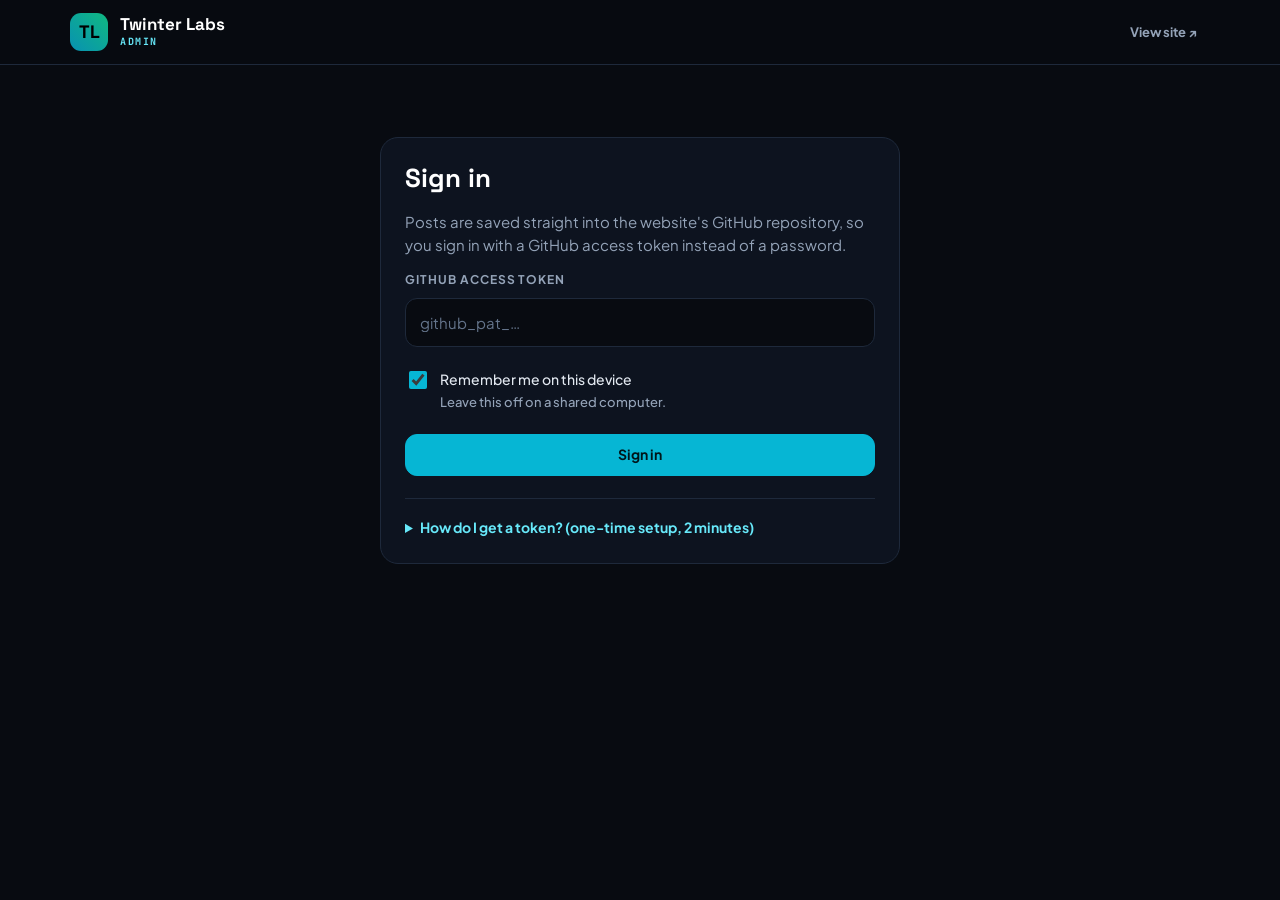
==== admin.html @ d9496bbb "Add admin page and posts" ====
<!DOCTYPE html>
<html lang="en">
<head>
    <meta charset="UTF-8">
    <meta name="viewport" content="width=device-width, initial-scale=1.0">
    <meta name="robots" content="noindex, nofollow">
    <title>Twinter Labs Admin</title>
    <style>
        @import url('https://fonts.googleapis.com/css2?family=JetBrains+Mono:wght@400;500;700&family=Noto+Sans+TC:wght@400;500;700&family=Plus+Jakarta+Sans:wght@400;500;600;700;800&family=Space+Grotesk:wght@500;600;700&display=swap');

        :root {
            --bg: #080B11;
            --panel: #0D131F;
            --panel-2: #111A2B;
            --line: #1E293B;
            --line-strong: #334155;
            --text: #E2E8F0;
            --muted: #94A3B8;
            --dim: #64748B;
            --cyan: #06B6D4;
            --cyan-soft: #67E8F9;
            --emerald: #34D399;
            --amber: #FBBF24;
            --rose: #FB7185;
            --radius: 14px;
        }
        * { box-sizing: border-box; }
        html { -webkit-text-size-adjust: 100%; }
        body {
            margin: 0;
            background: var(--bg);
            color: var(--text);
            font-family: 'Plus Jakarta Sans', 'Noto Sans TC', system-ui, -apple-system, 'Segoe UI', sans-serif;
            font-size: 15px;
            line-height: 1.55;
            -webkit-font-smoothing: antialiased;
        }
        [hidden] { display: none !important; }
        h1, h2, h3 { font-family: 'Space Grotesk', 'Noto Sans TC', sans-serif; color: #fff; margin: 0; line-height: 1.25; }
        h1 { font-size: 26px; }
        h2 { font-size: 18px; }
        a { color: var(--cyan-soft); }
        .mono { font-family: 'JetBrains Mono', 'Noto Sans TC', ui-monospace, monospace; }
        .muted { color: var(--muted); }
        .small { font-size: 13px; }

        /* Top bar */
        .topbar { position: sticky; top: 0; z-index: 20; background: rgba(8, 11, 17, 0.92); backdrop-filter: blur(10px); border-bottom: 1px solid var(--line); }
        .topbar-inner { max-width: 1180px; margin: 0 auto; padding: 0 20px; height: 64px; display: flex; align-items: center; justify-content: space-between; gap: 12px; }
        .brand { display: flex; align-items: center; gap: 12px; text-decoration: none; }
        .brand-mark { width: 38px; height: 38px; border-radius: 11px; background: linear-gradient(45deg, #0891B2, #10B981); display: flex; align-items: center; justify-content: center; font-family: 'Space Grotesk', sans-serif; font-weight: 800; font-size: 18px; color: #000; }
        .brand-name { font-family: 'Space Grotesk', sans-serif; font-weight: 700; font-size: 17px; color: #fff; display: block; line-height: 1.2; }
        .brand-sub { font-size: 10px; letter-spacing: 0.15em; text-transform: uppercase; color: var(--cyan-soft); font-weight: 700; display: block; }
        .topbar-actions { display: flex; align-items: center; gap: 8px; }

        .wrap { max-width: 1180px; margin: 0 auto; padding: 32px 20px 96px; }

        /* Buttons */
        .btn {
            display: inline-flex; align-items: center; justify-content: center; gap: 8px;
            min-height: 42px; padding: 0 18px; border-radius: 12px; border: 1px solid var(--line-strong);
            background: var(--panel); color: var(--text); font: inherit; font-weight: 700; font-size: 14px;
            cursor: pointer; text-decoration: none; transition: border-color .15s, background .15s, color .15s; white-space: nowrap;
        }
        .btn:hover { border-color: var(--cyan); color: #fff; }
        .btn:focus-visible, input:focus-visible, textarea:focus-visible, .tab:focus-visible, .dropzone:focus-visible { outline: 2px solid var(--cyan); outline-offset: 2px; }
        .btn[disabled] { opacity: .5; cursor: not-allowed; }
        .btn-primary { background: var(--cyan); border-color: var(--cyan); color: #00161A; }
        .btn-primary:hover { background: #22D3EE; border-color: #22D3EE; color: #00161A; }
        .btn-ghost { background: transparent; border-color: transparent; color: var(--muted); }
        .btn-ghost:hover { border-color: var(--line-strong); }
        .btn-danger { color: var(--rose); }
        .btn-danger:hover { border-color: var(--rose); color: var(--rose); }
        .btn-danger.armed { background: #9F1239; border-color: #E11D48; color: #fff; }
        .btn-sm { min-height: 34px; padding: 0 12px; font-size: 13px; border-radius: 10px; }

        /* Panels and forms */
        .panel { background: var(--panel); border: 1px solid var(--line); border-radius: 18px; padding: 24px; }
        label, .label { display: block; font-size: 12px; font-weight: 700; letter-spacing: 0.08em; text-transform: uppercase; color: var(--muted); margin-bottom: 8px; }
        input[type="text"], input[type="password"], input[type="date"], input[type="url"], textarea {
            width: 100%; background: var(--bg); border: 1px solid var(--line); border-radius: 12px; padding: 12px 14px;
            color: #fff; font: inherit; font-size: 15px;
        }
        input::placeholder, textarea::placeholder { color: var(--dim); }
        input:focus, textarea:focus { border-color: var(--cyan); outline: none; }
        textarea { min-height: 220px; resize: vertical; line-height: 1.7; border-top-left-radius: 0; border-top-right-radius: 0; }
        input[type="date"] { color-scheme: dark; }
        .field { margin-bottom: 22px; }
        .hint { font-size: 13px; color: var(--dim); margin-top: 8px; }
        .check { display: flex; align-items: flex-start; gap: 10px; font-size: 14px; color: var(--text); text-transform: none; letter-spacing: 0; font-weight: 500; cursor: pointer; margin: 0; }
        .check input { width: 18px; height: 18px; margin-top: 2px; accent-color: var(--cyan); flex: none; }

        /* Notices */
        .notice { border-radius: 12px; padding: 12px 16px; font-size: 14px; border: 1px solid; margin-bottom: 20px; }
        .notice-ok { background: #022C22; border-color: #047857; color: #A7F3D0; }
        .notice-ok a { color: #fff; font-weight: 700; }
        .notice-err { background: #2A0A12; border-color: #9F1239; color: #FECDD3; }
        .notice-warn { background: #291B03; border-color: #92400E; color: #FDE68A; }

        /* Sign in */
        .signin { max-width: 520px; margin: 40px auto 0; }
        .signin h1 { margin-bottom: 8px; }
        .steps { margin: 12px 0 0; padding-left: 20px; color: var(--muted); font-size: 14px; }
        .steps li { margin-bottom: 6px; }
        .steps b { color: var(--text); }
        details { margin-top: 22px; border-top: 1px solid var(--line); padding-top: 18px; }
        summary { cursor: pointer; font-weight: 700; color: var(--cyan-soft); font-size: 14px; }

        /* Post list */
        .list-head { display: flex; align-items: center; justify-content: space-between; gap: 16px; margin-bottom: 24px; flex-wrap: wrap; }
        .post-row { display: flex; align-items: center; gap: 16px; padding: 14px; background: var(--panel); border: 1px solid var(--line); border-radius: 16px; margin-bottom: 12px; }
        .post-thumb { width: 88px; height: 66px; flex: none; border-radius: 10px; background: #000 center/cover no-repeat; border: 1px solid var(--line); display: flex; align-items: center; justify-content: center; color: var(--dim); font-size: 11px; overflow: hidden; }
        .post-thumb img, .post-thumb video { width: 100%; height: 100%; object-fit: cover; display: block; }
        .post-info { flex: 1; min-width: 0; }
        .post-title { font-family: 'Space Grotesk', 'Noto Sans TC', sans-serif; font-weight: 700; color: #fff; font-size: 16px; white-space: nowrap; overflow: hidden; text-overflow: ellipsis; }
        .post-meta { font-size: 12px; color: var(--muted); display: flex; gap: 10px; align-items: center; flex-wrap: wrap; margin-top: 4px; }
        .badge { display: inline-block; padding: 2px 8px; border-radius: 999px; font-size: 11px; font-weight: 700; border: 1px solid; }
        .badge-live { color: var(--emerald); border-color: #065F46; background: #022C22; }
        .badge-hidden { color: var(--amber); border-color: #92400E; background: #291B03; }
        .post-actions { display: flex; gap: 6px; flex: none; }
        .empty { text-align: center; padding: 64px 20px; border: 1px dashed var(--line-strong); border-radius: 18px; color: var(--muted); }
        .empty h2 { margin-bottom: 8px; }

        /* Editor */
        .editor-head { display: flex; align-items: center; gap: 14px; margin-bottom: 24px; flex-wrap: wrap; }
        .editor-grid { display: grid; grid-template-columns: minmax(0, 1.25fr) minmax(0, 1fr); gap: 24px; align-items: start; }
        .tabs { display: inline-flex; background: var(--bg); border: 1px solid var(--line); border-radius: 12px; padding: 4px; margin-bottom: 20px; }
        .tab { border: 0; background: transparent; color: var(--muted); font: inherit; font-weight: 700; font-size: 13px; padding: 8px 16px; border-radius: 9px; cursor: pointer; }
        .tab.active { background: var(--cyan); color: #00161A; }
        .tab .dot { display: inline-block; width: 6px; height: 6px; border-radius: 50%; background: var(--emerald); margin-left: 6px; vertical-align: middle; }
        .tab.active .dot { background: #00161A; }
        .toolbar { display: flex; gap: 4px; padding: 6px; background: var(--panel-2); border: 1px solid var(--line); border-bottom: 0; border-radius: 12px 12px 0 0; flex-wrap: wrap; }
        .tool { border: 0; background: transparent; color: var(--text); font: inherit; font-size: 13px; font-weight: 700; padding: 6px 12px; border-radius: 8px; cursor: pointer; }
        .tool:hover { background: var(--line); }

        .dropzone { border: 2px dashed var(--line-strong); border-radius: 16px; padding: 28px 20px; text-align: center; cursor: pointer; transition: border-color .15s, background .15s; background: var(--bg); }
        .dropzone:hover, .dropzone.over { border-color: var(--cyan); background: #06202A; }
        .dropzone strong { display: block; color: #fff; font-size: 16px; margin-bottom: 4px; }
        .media-grid { display: grid; grid-template-columns: repeat(auto-fill, minmax(150px, 1fr)); gap: 12px; margin-top: 14px; }
        .media-item { position: relative; border: 1px solid var(--line); border-radius: 12px; overflow: hidden; background: #000; }
        .media-item .frame { aspect-ratio: 4 / 3; display: flex; align-items: center; justify-content: center; overflow: hidden; }
        .media-item img, .media-item video { width: 100%; height: 100%; object-fit: cover; display: block; }
        .media-item .tag { position: absolute; top: 6px; left: 6px; padding: 2px 7px; border-radius: 6px; background: rgba(0, 0, 0, .75); color: #fff; font-size: 10px; font-weight: 700; letter-spacing: .05em; }
        .media-item .tag.cover { background: var(--cyan); color: #00161A; left: auto; right: 6px; }
        .media-bar { display: flex; align-items: center; justify-content: space-between; gap: 4px; padding: 6px; background: var(--panel-2); font-size: 11px; color: var(--muted); }
        .media-bar .size { padding-left: 4px; white-space: nowrap; overflow: hidden; text-overflow: ellipsis; }
        .icon-btn { width: 30px; height: 30px; border-radius: 8px; border: 1px solid var(--line); background: var(--panel); color: var(--text); cursor: pointer; font-size: 14px; line-height: 1; flex: none; }
        .icon-btn:hover { border-color: var(--cyan); }
        .icon-btn.remove:hover { border-color: var(--rose); color: var(--rose); }
        .icon-btn[disabled] { opacity: .3; cursor: default; }
        .yt-row { display: flex; gap: 8px; margin-top: 14px; }
        .yt-row input { flex: 1; }
        .options { display: grid; grid-template-columns: 200px 1fr; gap: 20px; align-items: end; }

        /* Preview */
        .preview { position: sticky; top: 88px; }
        .preview-card { background: var(--bg); border: 1px solid var(--line); border-radius: 16px; padding: 22px; }
        .preview-date { font-size: 12px; color: var(--cyan-soft); letter-spacing: .08em; }
        .preview-title { font-size: 24px; margin: 8px 0 16px; overflow-wrap: anywhere; }
        .preview-media { display: grid; grid-template-columns: repeat(3, 1fr); gap: 8px; margin-bottom: 18px; }
        .preview-media > * { border-radius: 10px; overflow: hidden; background: #000; aspect-ratio: 1; position: relative; }
        .preview-media > *:first-child { grid-column: 1 / -1; aspect-ratio: 16 / 10; }
        .preview-media img, .preview-media video { width: 100%; height: 100%; object-fit: cover; display: block; }
        .post-body { color: #CBD5E1; font-size: 15px; line-height: 1.85; overflow-wrap: anywhere; }
        .post-body p { margin: 0 0 1em; }
        .post-body h3 { font-size: 18px; margin: 1.4em 0 .6em; }
        .post-body ul, .post-body ol { margin: 0 0 1em; padding-left: 1.4em; }
        .post-body li { margin-bottom: .3em; }
        .post-body strong { color: #fff; }
        .post-body a { color: var(--cyan-soft); }
        .preview-empty { color: var(--dim); font-size: 14px; }

        /* Publish bar */
        .publish-bar { position: fixed; left: 0; right: 0; bottom: 0; z-index: 30; background: rgba(13, 19, 31, .96); backdrop-filter: blur(10px); border-top: 1px solid var(--line); }
        .publish-inner { max-width: 1180px; margin: 0 auto; padding: 12px 20px; display: flex; align-items: center; gap: 16px; }
        .publish-status { flex: 1; min-width: 0; font-size: 13px; color: var(--muted); }
        .progress { height: 6px; background: var(--line); border-radius: 999px; overflow: hidden; margin-top: 6px; }
        .progress > i { display: block; height: 100%; width: 0; background: linear-gradient(90deg, var(--cyan), var(--emerald)); transition: width .2s; }

        @media (max-width: 900px) {
            .editor-grid { grid-template-columns: 1fr; }
            .preview { position: static; }
        }
        @media (max-width: 640px) {
            .wrap { padding: 24px 14px 110px; }
            .panel { padding: 18px; }
            .post-row { flex-wrap: wrap; }
            .post-actions { width: 100%; }
            .post-actions .btn { flex: 1; }
            .options { grid-template-columns: 1fr; }
            .brand-sub { display: none; }
            .yt-row { flex-direction: column; }
        }
    </style>
</head>
<body>

    <header class="topbar">
        <div class="topbar-inner">
            <a class="brand" href="admin.html">
                <span class="brand-mark">TL</span>
                <span>
                    <span class="brand-name">Twinter Labs</span>
                    <span class="brand-sub mono">Admin</span>
                </span>
            </a>
            <div class="topbar-actions">
                <a class="btn btn-ghost btn-sm" href="posts.html" target="_blank" rel="noopener">View site ↗</a>
                <button type="button" class="btn btn-sm" id="signOutBtn" hidden>Sign out</button>
            </div>
        </div>
    </header>

    <main class="wrap">

        <!-- Sign in -->
        <section id="viewSignIn" class="signin" hidden>
            <div class="panel">
                <h1>Sign in</h1>
                <p class="muted">Posts are saved straight into the website's GitHub repository, so you sign in with a GitHub access token instead of a password.</p>
                <div id="signInError" class="notice notice-err" hidden></div>
                <form id="signInForm">
                    <div class="field">
                        <label for="tokenInput">GitHub access token</label>
                        <input type="password" id="tokenInput" placeholder="github_pat_…" autocomplete="off" spellcheck="false" required>
                    </div>
                    <div class="field">
                        <label class="check"><input type="checkbox" id="rememberInput" checked> <span>Remember me on this device<br><span class="muted small">Leave this off on a shared computer.</span></span></label>
                    </div>
                    <button type="submit" class="btn btn-primary" id="signInBtn" style="width:100%">Sign in</button>
                </form>
                <details>
                    <summary>How do I get a token? (one-time setup, 2 minutes)</summary>
                    <ol class="steps">
                        <li>Open <a href="https://github.com/settings/personal-access-tokens/new" target="_blank" rel="noopener">GitHub → New fine-grained token</a> while logged in as the repository owner.</li>
                        <li>Give it a name such as <b>Twinter Labs admin</b> and pick an expiration date.</li>
                        <li>Under <b>Repository access</b> choose <b>Only select repositories</b> → <b id="repoNameHelp">twinter-labs</b>.</li>
                        <li>Under <b>Permissions → Repository permissions</b>, set <b>Contents</b> to <b>Read and write</b>.</li>
                        <li>Press <b>Generate token</b>, copy it, and paste it above.</li>
                    </ol>
                    <p class="hint">The token stays in this browser only. Anyone who has it can change the website, so treat it like a password.</p>
                </details>
            </div>
        </section>

        <!-- Post list -->
        <section id="viewList" hidden>
            <div class="list-head">
                <div>
                    <h1>Posts</h1>
                    <p class="muted small" id="listCount" style="margin:4px 0 0"></p>
                </div>
                <button type="button" class="btn btn-primary" id="newPostBtn">+ New post</button>
            </div>
            <div id="listNotice" class="notice notice-ok" hidden></div>
            <div id="listError" class="notice notice-err" hidden></div>
            <div id="postList"></div>
        </section>

        <!-- Editor -->
        <section id="viewEditor" hidden>
            <div class="editor-head">
                <button type="button" class="btn btn-sm" id="backBtn">← Posts</button>
                <h1 id="editorTitle">New post</h1>
            </div>
            <div id="editorError" class="notice notice-err" hidden></div>

            <div class="editor-grid">
                <div>
                    <div class="panel" style="margin-bottom:24px">
                        <div class="tabs" role="tablist">
                            <button type="button" class="tab active" data-lang="zh" role="tab">中文<span class="dot" hidden></span></button>
                            <button type="button" class="tab" data-lang="en" role="tab">English<span class="dot" hidden></span></button>
                        </div>
                        <div class="field">
                            <label for="titleInput" id="titleLabel">Title</label>
                            <input type="text" id="titleInput" maxlength="140">
                        </div>
                        <div class="field" style="margin-bottom:0">
                            <label for="bodyInput">Text</label>
                            <div class="toolbar">
                                <button type="button" class="tool" data-tool="bold" title="Bold"><b>B</b> Bold</button>
                                <button type="button" class="tool" data-tool="heading" title="Heading">H Heading</button>
                                <button type="button" class="tool" data-tool="list" title="Bullet list">• List</button>
                                <button type="button" class="tool" data-tool="link" title="Link">↗ Link</button>
                            </div>
                            <textarea id="bodyInput"></textarea>
                            <p class="hint" id="langHint"></p>
                        </div>
                    </div>

                    <div class="panel" style="margin-bottom:24px">
                        <h2 style="margin-bottom:14px">Pictures and videos</h2>
                        <div id="mediaWarn" class="notice notice-warn" hidden></div>
                        <div class="dropzone" id="dropzone" tabindex="0" role="button">
                            <strong>Drop pictures and videos here</strong>
                            <span class="muted small">or click to choose files — you can also paste a screenshot</span>
                        </div>
                        <input type="file" id="fileInput" accept="image/jpeg,image/png,image/webp,image/gif,video/mp4,video/webm,video/quicktime" multiple hidden>
                        <div class="media-grid" id="mediaGrid"></div>
                        <div class="yt-row">
                            <input type="url" id="ytInput" placeholder="Or paste a YouTube link (best for long videos)">
                            <button type="button" class="btn" id="ytAddBtn">Add YouTube video</button>
                        </div>
                        <p class="hint">Pictures are resized automatically. The first item is the cover shown on the post card. Videos work best as MP4 under 25 MB.</p>
                    </div>

                    <div class="panel">
                        <div class="options">
                            <div>
                                <label for="dateInput">Date</label>
                                <input type="date" id="dateInput">
                            </div>
                            <label class="check" style="padding-bottom:10px"><input type="checkbox" id="publishedInput" checked> <span>Show on the website<br><span class="muted small">Untick to save it without showing it yet.</span></span></label>
                        </div>
                    </div>
                </div>

                <aside class="preview">
                    <div class="label">Preview</div>
                    <div class="preview-card">
                        <div class="preview-date mono" id="pvDate"></div>
                        <h2 class="preview-title" id="pvTitle"></h2>
                        <div class="preview-media" id="pvMedia"></div>
                        <div class="post-body" id="pvBody"></div>
                    </div>
                </aside>
            </div>

            <div class="publish-bar">
                <div class="publish-inner">
                    <div class="publish-status">
                        <span id="publishStatus">Ready when you are.</span>
                        <div class="progress" id="progress" hidden><i id="progressBar"></i></div>
                    </div>
                    <button type="button" class="btn btn-ghost" id="cancelBtn">Cancel</button>
                    <button type="button" class="btn btn-primary" id="publishBtn">Publish post</button>
                </div>
            </div>
        </section>

    </main>

    <script src="posts.js"></script>
    <script>
    (function () {
        'use strict';

        /* ---------- Settings: change these if the repository moves ---------- */
        var REPO = { owner: 'FichieX', name: 'twinter-labs', branch: 'main' };
        var POSTS_PATH = 'content/posts.json';
        var MEDIA_DIR = 'content/media/';
        var IMAGE_MAX_SIDE = 1920;          // longer side of uploaded pictures, in pixels
        var IMAGE_QUALITY = 0.85;
        var VIDEO_WARN_BYTES = 25 * 1024 * 1024;
        var VIDEO_MAX_BYTES = 95 * 1024 * 1024;   // GitHub rejects files of 100 MB and above
        var TOKEN_KEY = 'tl_admin_token';

        var API = 'https://api.github.com/repos/' + REPO.owner + '/' + REPO.name;
        var T = window.TLPosts;
        var $ = function (id) { return document.getElementById(id); };

        var token = null;
        var posts = [];
        var draft = null;
        var lang = 'zh';
        var dirty = false;
        var busy = false;
        var localPreviews = {};   // site path -> object URL, for files uploaded in this session

        $('repoNameHelp').textContent = REPO.name;

        /* ---------- GitHub API ---------- */
        function ApiError(status, message) {
            this.status = status;
            this.message = message;
        }

        function explain(err) {
            if (!(err instanceof ApiError)) {
                return 'Could not reach GitHub. Check your internet connection and try again.';
            }
            if (err.status === 401) return 'Your access token is not valid any more. Sign out and sign in with a new token.';
            if (err.status === 403 || err.status === 404) {
                return 'GitHub refused the request. Make sure the token has access to the "' + REPO.name + '" repository with Contents set to "Read and write".';
            }
            if (err.status === 413 || err.status === 422) return 'GitHub rejected the upload (' + (err.message || 'file too large or invalid') + ').';
            return 'GitHub returned an error (' + err.status + (err.message ? ': ' + err.message : '') + '). Please try again.';
        }

        function gh(path, options) {
            options = options || {};
            var headers = { 'Accept': options.raw ? 'application/vnd.github.raw+json' : 'application/vnd.github+json' };
            if (token) headers['Authorization'] = 'Bearer ' + token;
            if (options.body) headers['Content-Type'] = 'application/json';
            return fetch(API + path, {
                method: options.method || 'GET',
                headers: headers,
                body: options.body ? JSON.stringify(options.body) : undefined,
                cache: 'no-store'
            }).then(function (res) {
                if (!res.ok) {
                    return res.json().catch(function () { return {}; }).then(function (data) {
                        throw new ApiError(res.status, data && data.message);
                    });
                }
                return options.raw ? res.text() : res.json();
            });
        }

        function readPosts(ref) {
            return gh('/contents/' + POSTS_PATH + '?ref=' + encodeURIComponent(ref), { raw: true })
                .then(function (text) {
                    var data = JSON.parse(text);
                    if (!data || !Array.isArray(data.posts)) data = { posts: [] };
                    return data;
                })
                .catch(function (err) {
                    if (err instanceof ApiError && err.status === 404) return { posts: [] };
                    throw err;
                });
        }

        function fileToBase64(blob) {
            return new Promise(function (resolve, reject) {
                var reader = new FileReader();
                reader.onload = function () { resolve(String(reader.result).split(',')[1] || ''); };
                reader.onerror = function () { reject(new Error('read failed')); };
                reader.readAsDataURL(blob);
            });
        }

        // Uploads one file to GitHub and reports upload progress (0..1).
        function uploadBlob(blob, onProgress) {
            return fileToBase64(blob).then(function (base64) {
                return new Promise(function (resolve, reject) {
                    var xhr = new XMLHttpRequest();
                    xhr.open('POST', API + '/git/blobs');
                    xhr.setRequestHeader('Accept', 'application/vnd.github+json');
                    xhr.setRequestHeader('Authorization', 'Bearer ' + token);
                    xhr.setRequestHeader('Content-Type', 'application/json');
                    xhr.upload.onprogress = function (event) {
                        if (event.lengthComputable && onProgress) onProgress(event.loaded / event.total);
                    };
                    xhr.onload = function () {
                        var data = {};
                        try { data = JSON.parse(xhr.responseText); } catch (e) { /* ignore */ }
                        if (xhr.status >= 200 && xhr.status < 300 && data.sha) resolve(data.sha);
                        else reject(new ApiError(xhr.status, data.message));
                    };
                    xhr.onerror = function () { reject(new Error('network')); };
                    xhr.send(JSON.stringify({ content: base64, encoding: 'base64' }));
                });
            });
        }

        /*
         * Writes one commit: updated posts.json + new media files − removed media files.
         * posts.json is re-read from the newest commit first, so edits made on another
         * device are kept. Retries if the branch moved while we were working.
         */
        function commitChange(change, attempt) {
            attempt = attempt || 1;
            var head, baseTree, nextData;
            return gh('/git/ref/heads/' + REPO.branch)
                .then(function (ref) {
                    head = ref.object.sha;
                    return gh('/git/commits/' + head);
                })
                .then(function (commit) {
                    baseTree = commit.tree.sha;
                    return Promise.all([gh('/git/trees/' + baseTree + '?recursive=1'), readPosts(head)]);
                })
                .then(function (results) {
                    var existing = {};
                    (results[0].tree || []).forEach(function (entry) {
                        if (entry.type === 'blob') existing[entry.path] = true;
                    });
                    nextData = change.mutate(results[1]);

                    var entries = [{
                        path: POSTS_PATH, mode: '100644', type: 'blob',
                        content: JSON.stringify(nextData, null, 2) + '\n'
                    }];
                    var added = {};
                    (change.files || []).forEach(function (file) {
                        added[file.path] = true;
                        entries.push({ path: file.path, mode: '100644', type: 'blob', sha: file.sha });
                    });
                    var doomed = {};
                    (change.removePaths || []).forEach(function (path) {
                        if (existing[path] && !added[path]) doomed[path] = true;
                    });
                    (change.removeDirs || []).forEach(function (dir) {
                        Object.keys(existing).forEach(function (path) {
                            if (path.indexOf(dir) === 0 && !added[path]) doomed[path] = true;
                        });
                    });
                    Object.keys(doomed).forEach(function (path) {
                        entries.push({ path: path, mode: '100644', type: 'blob', sha: null });
                    });
                    return gh('/git/trees', { method: 'POST', body: { base_tree: baseTree, tree: entries } });
                })
                .then(function (tree) {
                    return gh('/git/commits', { method: 'POST', body: { message: change.message, tree: tree.sha, parents: [head] } });
                })
                .then(function (commit) {
                    return gh('/git/refs/heads/' + REPO.branch, { method: 'PATCH', body: { sha: commit.sha } });
                })
                .then(function () { return nextData; })
                .catch(function (err) {
                    if (err instanceof ApiError && err.status === 422 && attempt < 3) return commitChange(change, attempt + 1);
                    throw err;
                });
        }

        /* ---------- Views ---------- */
        function show(view) {
            ['viewSignIn', 'viewList', 'viewEditor'].forEach(function (id) { $(id).hidden = id !== view; });
            $('signOutBtn').hidden = view === 'viewSignIn';
            window.scrollTo(0, 0);
        }

        function setNotice(id, html) {
            var el = $(id);
            el.hidden = !html;
            el.innerHTML = html || '';
        }

        /* ---------- Sign in ---------- */
        function storedToken() {
            try { return sessionStorage.getItem(TOKEN_KEY) || localStorage.getItem(TOKEN_KEY); } catch (e) { return null; }
        }
        function storeToken(value, remember) {
            try {
                sessionStorage.removeItem(TOKEN_KEY);
                localStorage.removeItem(TOKEN_KEY);
                if (value) (remember ? localStorage : sessionStorage).setItem(TOKEN_KEY, value);
            } catch (e) { /* storage unavailable: stay signed in for this page only */ }
        }

        function signIn(value, remember, silent) {
            token = value;
            return gh('').then(function (repo) {
                if (repo.permissions && repo.permissions.push === false) {
                    throw new ApiError(403, 'no write access');
                }
                if (!silent) storeToken(value, remember);
                return loadList();
            }).catch(function (err) {
                token = null;
                if (err instanceof ApiError && err.status === 401) storeToken(null);
                show('viewSignIn');
                var message = err instanceof ApiError && err.status === 401
                    ? 'That token was not accepted. Check that you copied all of it and that it has not expired.'
                    : explain(err);
                setNotice('signInError', T.esc(message));
            });
        }

        $('signInForm').addEventListener('submit', function (event) {
            event.preventDefault();
            var value = $('tokenInput').value.trim();
            if (!value) return;
            var button = $('signInBtn');
            button.disabled = true;
            button.textContent = 'Checking…';
            setNotice('signInError', '');
            signIn(value, $('rememberInput').checked).then(function () {
                button.disabled = false;
                button.textContent = 'Sign in';
                $('tokenInput').value = '';
            });
        });

        $('signOutBtn').addEventListener('click', function () {
            if (!confirmLeave()) return;
            storeToken(null);
            token = null;
            posts = [];
            draft = null;
            dirty = false;
            setNotice('signInError', '');
            show('viewSignIn');
        });

        /* ---------- Post list ---------- */
        function loadList(notice) {
            show('viewList');
            setNotice('listError', '');
            setNotice('listNotice', notice || '');
            $('postList').innerHTML = '<p class="muted">Loading posts…</p>';
            return readPosts(REPO.branch).then(function (data) {
                posts = T.sortPosts(data.posts);
                renderList();
            }).catch(function (err) {
                $('postList').innerHTML = '';
                if (err instanceof ApiError && err.status === 401) {
                    // Token expired or was revoked: back to the sign-in screen.
                    storeToken(null);
                    token = null;
                    show('viewSignIn');
                    setNotice('signInError', T.esc(explain(err)));
                    return;
                }
                setNotice('listError', T.esc(explain(err)));
            });
        }

        function previewSrc(path) {
            return localPreviews[path] || path;
        }

        function thumbHTML(post) {
            var cover = T.coverOf(post);
            if (!cover) return '<span>No media</span>';
            if (cover.video) return '<video src="' + T.esc(previewSrc(cover.video)) + '#t=0.1" muted playsinline preload="metadata"></video>';
            return '<img src="' + T.esc(previewSrc(cover.src)) + '" alt="">';
        }

        function renderList() {
            var live = posts.filter(function (post) { return post.published !== false; }).length;
            $('listCount').textContent = posts.length
                ? posts.length + (posts.length === 1 ? ' post' : ' posts') + ' · ' + live + ' showing on the website'
                : '';
            if (!posts.length) {
                $('postList').innerHTML = '<div class="empty"><h2>No posts yet</h2><p>Press “New post” to write your first one.</p></div>';
                return;
            }
            $('postList').innerHTML = posts.map(function (post) {
                var count = (post.media || []).length;
                var isLive = post.published !== false;
                return '<div class="post-row" data-id="' + T.esc(post.id) + '">' +
                    '<div class="post-thumb">' + thumbHTML(post) + '</div>' +
                    '<div class="post-info">' +
                        '<div class="post-title">' + T.esc(T.pick(post.title, 'zh') || '(untitled)') + '</div>' +
                        '<div class="post-meta"><span class="mono">' + T.esc(T.formatDate(post.date)) + '</span>' +
                            '<span class="badge ' + (isLive ? 'badge-live">Live' : 'badge-hidden">Hidden') + '</span>' +
                            (count ? '<span>' + count + (count === 1 ? ' file' : ' files') + '</span>' : '') +
                        '</div>' +
                    '</div>' +
                    '<div class="post-actions">' +
                        '<button type="button" class="btn btn-sm" data-action="edit">Edit</button>' +
                        (isLive ? '<a class="btn btn-sm" href="' + T.esc(T.postUrl(post)) + '" target="_blank" rel="noopener">View</a>' : '') +
                        '<button type="button" class="btn btn-sm btn-danger" data-action="delete">Delete</button>' +
                    '</div>' +
                '</div>';
            }).join('');
        }

        $('postList').addEventListener('click', function (event) {
            var button = event.target.closest('button[data-action]');
            if (!button || busy) return;
            var id = button.closest('.post-row').getAttribute('data-id');
            var post = posts.filter(function (item) { return item.id === id; })[0];
            if (!post) return;
            if (button.getAttribute('data-action') === 'edit') { openEditor(post); return; }

            // Delete needs a second click to confirm.
            if (!button.classList.contains('armed')) {
                button.classList.add('armed');
                button.textContent = 'Really delete?';
                setTimeout(function () {
                    if (button.isConnected && !busy) { button.classList.remove('armed'); button.textContent = 'Delete'; }
                }, 4000);
                return;
            }
            busy = true;
            button.disabled = true;
            button.textContent = 'Deleting…';
            commitChange({
                message: 'Delete post: ' + (T.pick(post.title, 'zh') || post.id),
                removeDirs: [MEDIA_DIR + post.id + '/'],
                mutate: function (data) {
                    data.posts = data.posts.filter(function (item) { return item.id !== post.id; });
                    return data;
                }
            }).then(function () {
                busy = false;
                return loadList('Post deleted. It will disappear from the website in about a minute.');
            }).catch(function (err) {
                busy = false;
                renderList();
                setNotice('listError', T.esc(explain(err)));
            });
        });

        $('newPostBtn').addEventListener('click', function () { openEditor(null); });

        /* ---------- Editor ---------- */
        function today() {
            var now = new Date();
            var pad = function (n) { return (n < 10 ? '0' : '') + n; };
            return now.getFullYear() + '-' + pad(now.getMonth() + 1) + '-' + pad(now.getDate());
        }
        function randomId(length) {
            var chars = 'abcdefghijklmnopqrstuvwxyz0123456789';
            var out = '';
            for (var i = 0; i < length; i++) out += chars.charAt(Math.floor(Math.random() * chars.length));
            return out;
        }
        function textPair(field) {
            if (typeof field === 'string') return { zh: field, en: '' };
            return { zh: (field && field.zh) || '', en: (field && field.en) || '' };
        }

        function openEditor(post) {
            var date = post ? post.date : today();
            draft = {
                isNew: !post,
                id: post ? post.id : date.replace(/-/g, '') + '-' + randomId(5),
                date: date,
                published: post ? post.published !== false : true,
                title: textPair(post && post.title),
                body: textPair(post && post.body),
                media: post ? (post.media || []).map(function (item) { return Object.assign({}, item); }) : [],
                originalPaths: []
            };
            draft.media.forEach(function (item) {
                if (item.src && item.type !== 'youtube') draft.originalPaths.push(item.src);
                if (item.poster) draft.originalPaths.push(item.poster);
            });
            lang = 'zh';
            dirty = false;
            $('editorTitle').textContent = post ? 'Edit post' : 'New post';
            $('publishBtn').textContent = post ? 'Save changes' : 'Publish post';
            $('dateInput').value = draft.date;
            $('publishedInput').checked = draft.published;
            $('ytInput').value = '';
            setNotice('editorError', '');
            setNotice('mediaWarn', '');
            setStatus('Ready when you are.');
            syncLangFields();
            renderMedia();
            renderPreview();
            show('viewEditor');
            $('titleInput').focus();
        }

        function syncLangFields() {
            document.querySelectorAll('.tab').forEach(function (tab) {
                var tabLang = tab.getAttribute('data-lang');
                tab.classList.toggle('active', tabLang === lang);
                tab.querySelector('.dot').hidden = !(draft.title[tabLang] || draft.body[tabLang]);
            });
            $('titleInput').value = draft.title[lang];
            $('bodyInput').value = draft.body[lang];
            $('titleInput').placeholder = lang === 'zh' ? '例如：新作品上線 — 陽光咖啡廳官網' : 'e.g. New launch — Sunshine Café website';
            $('bodyInput').placeholder = lang === 'zh' ? '寫下這篇貼文的內容…' : 'Write the English version here…';
            $('langHint').textContent = lang === 'zh'
                ? 'Leave an empty line between paragraphs. Links are turned into clickable links automatically.'
                : 'Optional. If you leave English empty, English visitors see the Chinese text.';
        }

        function markDirty() { dirty = true; }

        document.querySelectorAll('.tab').forEach(function (tab) {
            tab.addEventListener('click', function () {
                lang = tab.getAttribute('data-lang');
                syncLangFields();
                renderPreview();
            });
        });
        $('titleInput').addEventListener('input', function () { draft.title[lang] = this.value; markDirty(); refreshDots(); renderPreview(); });
        $('bodyInput').addEventListener('input', function () { draft.body[lang] = this.value; markDirty(); refreshDots(); renderPreview(); });
        $('dateInput').addEventListener('input', function () { draft.date = this.value; markDirty(); renderPreview(); });
        $('publishedInput').addEventListener('change', function () { draft.published = this.checked; markDirty(); });

        function refreshDots() {
            document.querySelectorAll('.tab').forEach(function (tab) {
                var tabLang = tab.getAttribute('data-lang');
                tab.querySelector('.dot').hidden = !(draft.title[tabLang] || draft.body[tabLang]);
            });
        }

        // Formatting buttons
        document.querySelectorAll('.tool').forEach(function (button) {
            button.addEventListener('click', function () {
                var area = $('bodyInput');
                var start = area.selectionStart, end = area.selectionEnd;
                var value = area.value;
                var selected = value.slice(start, end);
                var lineStart = value.lastIndexOf('\n', start - 1) + 1;
                var tool = button.getAttribute('data-tool');
                var before = value.slice(0, start), after = value.slice(end);
                var insert, selFrom, selTo;

                if (tool === 'bold') {
                    var text = selected || (lang === 'zh' ? '粗體文字' : 'bold text');
                    insert = '**' + text + '**';
                    selFrom = start + 2; selTo = selFrom + text.length;
                } else if (tool === 'link') {
                    var label = selected || (lang === 'zh' ? '連結文字' : 'link text');
                    insert = '[' + label + '](https://)';
                    selFrom = start + label.length + 3; selTo = selFrom + 8;
                } else {
                    var prefix = tool === 'heading' ? '## ' : '- ';
                    before = value.slice(0, lineStart);
                    var block = value.slice(lineStart, end);
                    insert = block.split('\n').map(function (line) { return prefix + line; }).join('\n');
                    selFrom = selTo = lineStart + insert.length;
                }
                area.value = before + insert + after;
                area.focus();
                area.setSelectionRange(selFrom, selTo);
                draft.body[lang] = area.value;
                markDirty();
                refreshDots();
                renderPreview();
            });
        });

        /* ---------- Media ---------- */
        function formatBytes(bytes) {
            if (bytes >= 1024 * 1024) return (bytes / 1024 / 1024).toFixed(1) + ' MB';
            return Math.max(1, Math.round(bytes / 1024)) + ' KB';
        }

        function loadImage(file) {
            if (window.createImageBitmap) {
                return createImageBitmap(file, { imageOrientation: 'from-image' }).catch(function () { return loadImageElement(file); });
            }
            return loadImageElement(file);
        }
        function loadImageElement(file) {
            return new Promise(function (resolve, reject) {
                var url = URL.createObjectURL(file);
                var img = new Image();
                img.onload = function () { resolve(img); };
                img.onerror = function () { URL.revokeObjectURL(url); reject(new Error('unreadable')); };
                img.src = url;
            });
        }
        function canvasToBlob(canvas, type, quality) {
            return new Promise(function (resolve) { canvas.toBlob(resolve, type, quality); });
        }

        // Shrinks big pictures to IMAGE_MAX_SIDE and saves them as JPEG. Small files and GIFs are kept as they are.
        function processImage(file) {
            var originalExt = { 'image/jpeg': 'jpg', 'image/png': 'png', 'image/webp': 'webp', 'image/gif': 'gif' }[file.type];
            return loadImage(file).then(function (image) {
                var width = image.width, height = image.height;
                var scale = Math.min(1, IMAGE_MAX_SIDE / Math.max(width, height));
                var keepLimit = file.type === 'image/png' ? 1500 * 1024 : 400 * 1024;
                if (file.type === 'image/gif' || (scale === 1 && file.size <= keepLimit)) {
                    return { blob: file, ext: originalExt, w: width, h: height };
                }
                var canvas = document.createElement('canvas');
                canvas.width = Math.round(width * scale);
                canvas.height = Math.round(height * scale);
                var ctx = canvas.getContext('2d');
                ctx.fillStyle = '#ffffff';
                ctx.fillRect(0, 0, canvas.width, canvas.height);
                ctx.drawImage(image, 0, 0, canvas.width, canvas.height);
                return canvasToBlob(canvas, 'image/jpeg', IMAGE_QUALITY).then(function (blob) {
                    if (!blob || (scale === 1 && blob.size >= file.size)) {
                        return { blob: file, ext: originalExt, w: width, h: height };
                    }
                    return { blob: blob, ext: 'jpg', w: canvas.width, h: canvas.height };
                });
            });
        }

        // Grabs a still frame from a video to use as its cover picture. Resolves null if the browser cannot decode it.
        function makePoster(url) {
            return new Promise(function (resolve) {
                var video = document.createElement('video');
                var done = false;
                var finish = function (value) { if (!done) { done = true; clearTimeout(timer); resolve(value); } };
                var timer = setTimeout(function () { finish(null); }, 8000);
                video.muted = true;
                video.playsInline = true;
                video.preload = 'auto';
                video.onerror = function () { finish(null); };
                video.onloadeddata = function () {
                    var target = Math.min(0.5, (video.duration || 1) / 2);
                    if (Math.abs(video.currentTime - target) < 0.01) video.onseeked();
                    else video.currentTime = target;
                };
                video.onseeked = function () {
                    if (!video.videoWidth) { finish(null); return; }
                    try {
                        var scale = Math.min(1, 1280 / Math.max(video.videoWidth, video.videoHeight));
                        var canvas = document.createElement('canvas');
                        canvas.width = Math.round(video.videoWidth * scale);
                        canvas.height = Math.round(video.videoHeight * scale);
                        canvas.getContext('2d').drawImage(video, 0, 0, canvas.width, canvas.height);
                        canvasToBlob(canvas, 'image/jpeg', 0.8).then(finish);
                    } catch (e) { finish(null); }
                };
                video.src = url;
            });
        }

        function addFiles(fileList) {
            var files = Array.prototype.slice.call(fileList || []);
            if (!files.length || busy) return;
            var problems = [];
            var chain = Promise.resolve();
            setStatus('Preparing files…');

            files.forEach(function (file) {
                chain = chain.then(function () {
                    var isImage = /^image\/(jpeg|png|webp|gif)$/.test(file.type);
                    var isVideo = /^video\/(mp4|webm|quicktime)$/.test(file.type);
                    if (isImage) {
                        return processImage(file).then(function (result) {
                            draft.media.push({
                                type: 'image', isNew: true, file: result.blob,
                                name: 'img-' + randomId(6) + '.' + result.ext,
                                w: result.w, h: result.h,
                                preview: URL.createObjectURL(result.blob)
                            });
                        }).catch(function () {
                            problems.push(T.esc(file.name) + ' could not be read. Try saving it as JPG or PNG.');
                        });
                    }
                    if (isVideo) {
                        if (file.size > VIDEO_MAX_BYTES) {
                            problems.push(T.esc(file.name) + ' is ' + formatBytes(file.size) + '. GitHub accepts files up to 95 MB — upload it to YouTube and paste the link instead.');
                            return;
                        }
                        if (file.size > VIDEO_WARN_BYTES) {
                            problems.push(T.esc(file.name) + ' is ' + formatBytes(file.size) + '. It will work, but it uploads slowly and loads slowly for visitors. A YouTube link is faster.');
                        }
                        if (file.type === 'video/quicktime') {
                            problems.push(T.esc(file.name) + ' is a MOV file, which does not play in every browser. MP4 is safer.');
                        }
                        var ext = { 'video/mp4': 'mp4', 'video/webm': 'webm', 'video/quicktime': 'mov' }[file.type];
                        var base = 'vid-' + randomId(6);
                        var url = URL.createObjectURL(file);
                        return makePoster(url).then(function (poster) {
                            draft.media.push({
                                type: 'video', isNew: true, file: file, name: base + '.' + ext,
                                posterFile: poster, posterName: base + '-cover.jpg',
                                posterPreview: poster ? URL.createObjectURL(poster) : null,
                                preview: url
                            });
                        });
                    }
                    problems.push(T.esc(file.name) + ' is not a supported file type. Use JPG, PNG, WebP, GIF, MP4 or WebM.');
                });
            });

            chain.then(function () {
                setNotice('mediaWarn', problems.join('<br>'));
                setStatus('Ready when you are.');
                markDirty();
                renderMedia();
                renderPreview();
            });
        }

        function itemPreview(item) {
            if (item.type === 'youtube') return 'https://i.ytimg.com/vi/' + item.id + '/hqdefault.jpg';
            if (item.type === 'video') return item.posterPreview || (item.poster ? previewSrc(item.poster) : null);
            return item.preview || previewSrc(item.src);
        }
        function itemVisual(item) {
            var still = itemPreview(item);
            if (still) return '<img src="' + T.esc(still) + '" alt="">';
            return '<video src="' + T.esc(item.preview || previewSrc(item.src)) + '#t=0.1" muted playsinline preload="metadata"></video>';
        }

        function renderMedia() {
            var grid = $('mediaGrid');
            grid.innerHTML = draft.media.map(function (item, index) {
                var label = item.type === 'youtube' ? 'YouTube' : item.type === 'video' ? 'Video' : 'Picture';
                var size = item.file ? formatBytes(item.file.size) : (item.type === 'youtube' ? 'link' : 'saved');
                return '<div class="media-item" data-index="' + index + '">' +
                    '<div class="frame">' + itemVisual(item) + '</div>' +
                    '<span class="tag">' + label + '</span>' +
                    (index === 0 ? '<span class="tag cover">Cover</span>' : '') +
                    '<div class="media-bar">' +
                        '<span class="size">' + size + '</span>' +
                        '<span style="display:flex;gap:4px">' +
                            '<button type="button" class="icon-btn" data-move="-1" title="Move earlier" aria-label="Move earlier"' + (index === 0 ? ' disabled' : '') + '>←</button>' +
                            '<button type="button" class="icon-btn" data-move="1" title="Move later" aria-label="Move later"' + (index === draft.media.length - 1 ? ' disabled' : '') + '>→</button>' +
                            '<button type="button" class="icon-btn remove" data-remove title="Remove" aria-label="Remove">✕</button>' +
                        '</span>' +
                    '</div>' +
                '</div>';
            }).join('');
        }

        $('mediaGrid').addEventListener('click', function (event) {
            var button = event.target.closest('button');
            if (!button || busy) return;
            var index = Number(button.closest('.media-item').getAttribute('data-index'));
            if (button.hasAttribute('data-remove')) {
                draft.media.splice(index, 1);
            } else {
                var target = index + Number(button.getAttribute('data-move'));
                if (target < 0 || target >= draft.media.length) return;
                var moved = draft.media.splice(index, 1)[0];
                draft.media.splice(target, 0, moved);
            }
            markDirty();
            renderMedia();
            renderPreview();
        });

        var dropzone = $('dropzone');
        dropzone.addEventListener('click', function () { $('fileInput').click(); });
        dropzone.addEventListener('keydown', function (event) {
            if (event.key === 'Enter' || event.key === ' ') { event.preventDefault(); $('fileInput').click(); }
        });
        $('fileInput').addEventListener('change', function () { addFiles(this.files); this.value = ''; });
        ['dragenter', 'dragover'].forEach(function (name) {
            dropzone.addEventListener(name, function (event) { event.preventDefault(); dropzone.classList.add('over'); });
        });
        ['dragleave', 'drop'].forEach(function (name) {
            dropzone.addEventListener(name, function (event) { event.preventDefault(); dropzone.classList.remove('over'); });
        });
        dropzone.addEventListener('drop', function (event) { addFiles(event.dataTransfer && event.dataTransfer.files); });
        // Dropping a file anywhere else on the page should not navigate away from the editor.
        window.addEventListener('dragover', function (event) { event.preventDefault(); });
        window.addEventListener('drop', function (event) { event.preventDefault(); });
        document.addEventListener('paste', function (event) {
            if ($('viewEditor').hidden || !event.clipboardData || !event.clipboardData.files.length) return;
            event.preventDefault();
            addFiles(event.clipboardData.files);
        });

        function addYouTube() {
            var id = T.youtubeId($('ytInput').value);
            if (!id) {
                setNotice('mediaWarn', 'That does not look like a YouTube link. Paste the full address, for example https://www.youtube.com/watch?v=…');
                return;
            }
            setNotice('mediaWarn', '');
            draft.media.push({ type: 'youtube', id: id });
            $('ytInput').value = '';
            markDirty();
            renderMedia();
            renderPreview();
        }
        $('ytAddBtn').addEventListener('click', addYouTube);
        $('ytInput').addEventListener('keydown', function (event) {
            if (event.key === 'Enter') { event.preventDefault(); addYouTube(); }
        });

        /* ---------- Preview ---------- */
        function renderPreview() {
            var title = draft.title[lang] || draft.title.zh || draft.title.en;
            var body = draft.body[lang] || draft.body.zh || draft.body.en;
            $('pvDate').textContent = T.formatDate(draft.date);
            $('pvTitle').textContent = title || 'Your title appears here';
            $('pvTitle').style.color = title ? '' : 'var(--dim)';
            $('pvMedia').innerHTML = draft.media.map(function (item) { return '<div>' + itemVisual(item) + '</div>'; }).join('');
            $('pvMedia').hidden = !draft.media.length;
            $('pvBody').innerHTML = body ? T.renderBody(body) : '<p class="preview-empty">Your text appears here as you type.</p>';
        }

        /* ---------- Publish ---------- */
        function setStatus(text, fraction) {
            $('publishStatus').textContent = text;
            $('progress').hidden = fraction === undefined;
            if (fraction !== undefined) $('progressBar').style.width = Math.round(fraction * 100) + '%';
        }
        function setBusy(value) {
            busy = value;
            ['publishBtn', 'cancelBtn', 'backBtn', 'ytAddBtn'].forEach(function (id) { $(id).disabled = value; });
        }

        function publish() {
            if (busy) return;
            setNotice('editorError', '');
            if (!draft.title.zh.trim() && !draft.title.en.trim()) {
                setNotice('editorError', 'Add a title before publishing.');
                $('titleInput').focus();
                window.scrollTo(0, 0);
                return;
            }
            if (!/^\d{4}-\d{2}-\d{2}$/.test(draft.date)) {
                setNotice('editorError', 'Choose a date for the post.');
                window.scrollTo(0, 0);
                return;
            }
            setBusy(true);

            var dir = MEDIA_DIR + draft.id + '/';
            var jobs = [];
            draft.media.forEach(function (item) {
                if (item.file && !item.sha) jobs.push({ item: item, blob: item.file, key: 'sha' });
                if (item.posterFile && !item.posterSha) jobs.push({ item: item, blob: item.posterFile, key: 'posterSha' });
            });
            var totalBytes = jobs.reduce(function (sum, job) { return sum + job.blob.size; }, 0) || 1;
            var doneBytes = 0;

            var chain = Promise.resolve();
            jobs.forEach(function (job, index) {
                chain = chain.then(function () {
                    var label = 'Uploading file ' + (index + 1) + ' of ' + jobs.length + '…';
                    setStatus(label, doneBytes / totalBytes * 0.9);
                    return uploadBlob(job.blob, function (fraction) {
                        setStatus(label, (doneBytes + job.blob.size * fraction) / totalBytes * 0.9);
                    }).then(function (sha) {
                        job.item[job.key] = sha;
                        doneBytes += job.blob.size;
                    });
                });
            });

            chain.then(function () {
                setStatus('Saving the post…', 0.93);
                var files = [];
                var media = draft.media.map(function (item) {
                    if (item.type === 'youtube') return { type: 'youtube', id: item.id };
                    var entry = { type: item.type, src: item.isNew ? dir + item.name : item.src };
                    if (item.isNew) {
                        files.push({ path: entry.src, sha: item.sha });
                        localPreviews[entry.src] = item.preview;
                    }
                    if (item.type === 'image') {
                        if (item.w) { entry.w = item.w; entry.h = item.h; }
                    } else if (item.isNew && item.posterSha) {
                        entry.poster = dir + item.posterName;
                        files.push({ path: entry.poster, sha: item.posterSha });
                        localPreviews[entry.poster] = item.posterPreview;
                    } else if (item.poster) {
                        entry.poster = item.poster;
                    }
                    return entry;
                });
                var kept = {};
                media.forEach(function (entry) {
                    if (entry.src) kept[entry.src] = true;
                    if (entry.poster) kept[entry.poster] = true;
                });
                var post = {
                    id: draft.id,
                    date: draft.date,
                    published: draft.published,
                    title: { zh: draft.title.zh.trim(), en: draft.title.en.trim() },
                    body: { zh: draft.body.zh.trim(), en: draft.body.en.trim() },
                    media: media
                };
                var name = post.title.zh || post.title.en;
                return commitChange({
                    message: (draft.isNew ? 'Add post: ' : 'Update post: ') + name,
                    files: files,
                    removePaths: draft.originalPaths.filter(function (path) { return !kept[path]; }),
                    mutate: function (data) {
                        var index = -1;
                        data.posts.forEach(function (item, i) { if (item.id === post.id) index = i; });
                        if (index >= 0) data.posts[index] = post;
                        else data.posts.unshift(post);
                        return data;
                    }
                }).then(function () { return post; });
            }).then(function (post) {
                setStatus('Done.', 1);
                setBusy(false);
                dirty = false;
                var wasNew = draft.isNew;
                draft = null;
                var message = post.published
                    ? (wasNew ? 'Post published.' : 'Changes saved.') + ' The website updates in about a minute — <a href="' + T.esc(T.postUrl(post)) + '" target="_blank" rel="noopener">view the post ↗</a>'
                    : 'Post saved as hidden. Tick “Show on the website” when you want visitors to see it.';
                return loadList(message);
            }).catch(function (err) {
                setBusy(false);
                setStatus('Not published yet. Your work is still here — try again.');
                setNotice('editorError', T.esc(explain(err)));
                window.scrollTo(0, 0);
            });
        }
        $('publishBtn').addEventListener('click', publish);

        function confirmLeave() {
            if (busy) return false;
            if (!dirty || $('viewEditor').hidden) return true;
            return window.confirm('Leave without publishing? Your changes to this post will be lost.');
        }
        function leaveEditor() {
            if (!confirmLeave()) return;
            dirty = false;
            draft = null;
            loadList();
        }
        $('backBtn').addEventListener('click', leaveEditor);
        $('cancelBtn').addEventListener('click', leaveEditor);
        window.addEventListener('beforeunload', function (event) {
            if (dirty || busy) { event.preventDefault(); event.returnValue = ''; }
        });

        /* ---------- Start ---------- */
        var saved = storedToken();
        if (saved) signIn(saved, true, true);
        else show('viewSignIn');
    })();
    </script>
</body>
</html>
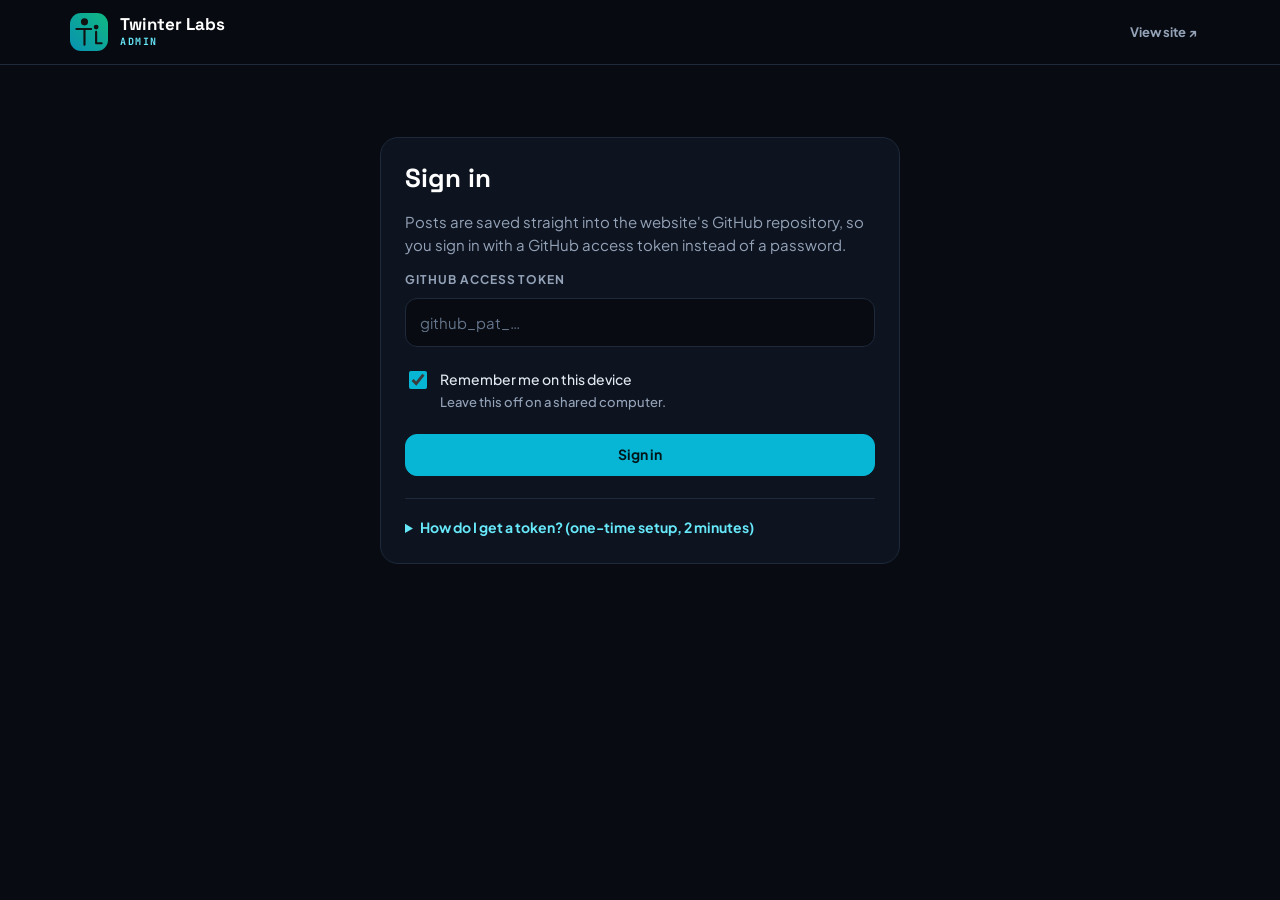
==== commit f8f7b725: "Complete admin: edit text, links, pictures; new logo" ====
--- a/admin.html
+++ b/admin.html
@@ -2,6 +2,7 @@
 <html lang="en">
 <head>
     <meta charset="UTF-8">
+    <link rel="icon" type="image/svg+xml" href="images/favicon.svg">
     <meta name="viewport" content="width=device-width, initial-scale=1.0">
     <meta name="robots" content="noindex, nofollow">
     <title>Twinter Labs Admin</title>
@@ -49,6 +50,7 @@
         .topbar-inner { max-width: 1180px; margin: 0 auto; padding: 0 20px; height: 64px; display: flex; align-items: center; justify-content: space-between; gap: 12px; }
         .brand { display: flex; align-items: center; gap: 12px; text-decoration: none; }
         .brand-mark { width: 38px; height: 38px; border-radius: 11px; background: linear-gradient(45deg, #0891B2, #10B981); display: flex; align-items: center; justify-content: center; font-family: 'Space Grotesk', sans-serif; font-weight: 800; font-size: 18px; color: #000; }
+        .brand-mark img { width: 100%; height: 100%; display: block; }
         .brand-name { font-family: 'Space Grotesk', sans-serif; font-weight: 700; font-size: 17px; color: #fff; display: block; line-height: 1.2; }
         .brand-sub { font-size: 10px; letter-spacing: 0.15em; text-transform: uppercase; color: var(--cyan-soft); font-weight: 700; display: block; }
         .topbar-actions { display: flex; align-items: center; gap: 8px; }
@@ -177,6 +179,49 @@
         .progress { height: 6px; background: var(--line); border-radius: 999px; overflow: hidden; margin-top: 6px; }
         .progress > i { display: block; height: 100%; width: 0; background: linear-gradient(90deg, var(--cyan), var(--emerald)); transition: width .2s; }
 
+        /* Section tabs */
+        .tabsbar { border-bottom: 1px solid var(--line); }
+        .tabsbar-inner { max-width: 1180px; margin: 0 auto; padding: 0 20px; display: flex; gap: 4px; overflow-x: auto; }
+        .navtab { border: 0; border-bottom: 2px solid transparent; background: transparent; color: var(--muted); font: inherit; font-weight: 700; font-size: 14px; padding: 14px 16px; cursor: pointer; white-space: nowrap; }
+        .navtab:hover { color: #fff; }
+        .navtab.active { color: #fff; border-bottom-color: var(--cyan); }
+        .navtab .dot { display: inline-block; width: 7px; height: 7px; border-radius: 50%; background: var(--amber); margin-left: 7px; vertical-align: middle; }
+
+        /* Home page editor */
+        .home-panel { margin-bottom: 24px; }
+        .home-panel > h2 { margin-bottom: 4px; }
+        .home-panel > .lead { color: var(--muted); font-size: 13px; margin: 0 0 18px; }
+        .image-grid { display: grid; grid-template-columns: repeat(auto-fill, minmax(260px, 1fr)); gap: 16px; }
+        .image-card { display: flex; gap: 14px; padding: 14px; border: 1px solid var(--line); border-radius: 14px; background: var(--bg); }
+        .image-card.changed, .link-row.changed input, .text-row textarea.changed { border-color: var(--cyan); }
+        .image-card .pic { width: 104px; height: 104px; flex: none; border-radius: 12px; overflow: hidden; background: #E2E8F0; border: 1px solid var(--line); }
+        .image-card .pic img { width: 100%; height: 100%; object-fit: cover; display: block; }
+        .image-card .info { flex: 1; min-width: 0; display: flex; flex-direction: column; gap: 8px; align-items: flex-start; }
+        .image-card .name { font-weight: 700; color: #fff; overflow-wrap: anywhere; }
+        .image-card select { background: var(--panel); color: var(--text); border: 1px solid var(--line); border-radius: 8px; padding: 6px 8px; font: inherit; font-size: 13px; }
+        .link-row { display: grid; grid-template-columns: 200px 1fr auto; gap: 12px; align-items: center; margin-bottom: 12px; }
+        .link-row .name { font-weight: 700; color: #fff; }
+        .link-row .uses { display: block; font-size: 12px; color: var(--dim); font-weight: 400; }
+        .link-row.invalid input { border-color: var(--rose); }
+        .link-btn { border: 0; background: transparent; color: var(--cyan-soft); font: inherit; font-size: 12px; font-weight: 700; cursor: pointer; padding: 4px 6px; text-decoration: underline; }
+        .text-group { border: 1px solid var(--line); border-radius: 14px; margin-bottom: 10px; padding: 0; background: var(--bg); }
+        .text-group[open] { padding-bottom: 6px; }
+        .text-group > summary { padding: 14px 16px; margin: 0; border: 0; color: #fff; font-size: 15px; list-style-position: inside; }
+        .text-group > summary .count { color: var(--dim); font-weight: 400; font-size: 12px; margin-left: 8px; }
+        .text-group > summary .edited { color: var(--cyan-soft); font-size: 12px; margin-left: 8px; }
+        .text-row { padding: 12px 16px; border-top: 1px solid var(--line); }
+        .text-key { display: flex; align-items: center; justify-content: space-between; gap: 8px; font-size: 11px; color: var(--dim); margin-bottom: 8px; min-height: 22px; }
+        .text-pair { display: grid; grid-template-columns: 1fr 1fr; gap: 12px; }
+        .text-pair .lang-tag { display: block; font-size: 10px; font-weight: 700; letter-spacing: .08em; color: var(--muted); margin-bottom: 4px; }
+        .text-row textarea { min-height: 0; border-radius: 10px; padding: 9px 11px; font-size: 14px; line-height: 1.5; }
+
+        /* Home page app video */
+        .app-video-row { display: flex; gap: 24px; align-items: flex-start; margin-top: 18px; }
+        .phone-frame { width: 170px; flex: none; aspect-ratio: 9 / 19; border-radius: 24px; border: 4px solid var(--line-strong); background: #000; overflow: hidden; }
+        .phone-frame video { width: 100%; height: 100%; object-fit: cover; display: block; }
+        .app-video-side { flex: 1; min-width: 0; }
+        .app-video-actions { display: flex; flex-wrap: wrap; gap: 8px; margin: 14px 0; }
+
         @media (max-width: 900px) {
             .editor-grid { grid-template-columns: 1fr; }
             .preview { position: static; }
@@ -190,6 +235,11 @@
             .options { grid-template-columns: 1fr; }
             .brand-sub { display: none; }
             .yt-row { flex-direction: column; }
+            .link-row { grid-template-columns: 1fr; gap: 6px; margin-bottom: 18px; }
+            .text-pair { grid-template-columns: 1fr; }
+            .tabsbar-inner { padding: 0 8px; }
+            .app-video-row { flex-direction: column; align-items: center; }
+            .app-video-side { width: 100%; }
         }
     </style>
 </head>
@@ -198,7 +248,7 @@
     <header class="topbar">
         <div class="topbar-inner">
             <a class="brand" href="admin.html">
-                <span class="brand-mark">TL</span>
+                <span class="brand-mark"><img src="images/logo.svg" alt="Twinter Labs logo"></span>
                 <span>
                     <span class="brand-name">Twinter Labs</span>
                     <span class="brand-sub mono">Admin</span>
@@ -210,6 +260,14 @@
             </div>
         </div>
     </header>
+
+    <nav class="tabsbar" id="tabsBar" hidden>
+        <div class="tabsbar-inner">
+            <button type="button" class="navtab" data-view="viewList">Posts</button>
+            <button type="button" class="navtab" data-view="viewHome">Home page<span class="dot" id="homeTabDot" hidden></span></button>
+            <button type="button" class="navtab" data-view="viewRequests">Customer requests</button>
+        </div>
+    </nav>
 
     <main class="wrap">
 
@@ -257,6 +315,89 @@
             <div id="postList"></div>
         </section>
 
+
+        <!-- Home page content -->
+        <section id="viewHome" hidden>
+            <div class="list-head">
+                <div>
+                    <h1>Home page</h1>
+                    <p class="muted small" style="margin:4px 0 0">Change the video, pictures, links and any text on the home page. Nothing changes on the website until you press Save.</p>
+                </div>
+            </div>
+            <div id="homeNotice" class="notice notice-ok" hidden></div>
+            <div id="homeError" class="notice notice-err" hidden></div>
+            <p class="muted" id="homeLoading">Loading the home page…</p>
+            <div id="homeBody" hidden>
+            <div class="panel home-panel" id="appVideoPanel">
+                <h2>App video</h2>
+                <p class="muted small" style="margin:6px 0 0">The video that plays inside the phone in the “Mobile App Demo” section (Spirit Feeder).</p>
+                <div class="app-video-row">
+                    <div class="phone-frame"><video id="appVideoPreview" muted playsinline controls preload="metadata"></video></div>
+                    <div class="app-video-side">
+                        <div id="appVideoNotice" class="notice notice-ok" hidden></div>
+                        <div id="appVideoError" class="notice notice-err" hidden></div>
+                        <div id="appVideoWarn" class="notice notice-warn" hidden></div>
+                        <p id="appVideoState" style="margin:0;color:#fff;font-weight:600"></p>
+                        <div class="app-video-actions">
+                            <button type="button" class="btn btn-primary" id="appVideoSave" hidden>Put this video on the website</button>
+                            <button type="button" class="btn" id="appVideoPick">Choose a new video</button>
+                            <button type="button" class="btn btn-ghost" id="appVideoDiscard" hidden>Cancel</button>
+                            <button type="button" class="btn btn-danger" id="appVideoRestore" hidden>Go back to the original video</button>
+                        </div>
+                        <input type="file" id="appVideoInput" accept="video/mp4,video/webm,video/quicktime" hidden>
+                        <div class="progress" id="appVideoProgress" hidden><i id="appVideoBar"></i></div>
+                        <p class="hint">A vertical phone screen recording fits the frame best. Use MP4, ideally under 25 MB (95 MB is the limit).</p>
+                    </div>
+                </div>
+            </div>
+
+                <div class="panel home-panel">
+                    <h2>Pictures</h2>
+                    <p class="lead">Every picture on the home page. Replaced pictures are resized automatically.</p>
+                    <div class="image-grid" id="imageList"></div>
+                    <input type="file" id="imageInput" accept="image/jpeg,image/png,image/webp" hidden>
+                </div>
+
+                <div class="panel home-panel">
+                    <h2>Links and social media</h2>
+                    <p class="lead">Each address is changed everywhere it is used on the site. For email, just type the address.</p>
+                    <div id="linkList"></div>
+                </div>
+
+                <div class="panel home-panel">
+                    <h2>Text</h2>
+                    <p class="lead">Every text on the home page, in Chinese and English, grouped by section. Some texts contain small codes such as <span class="mono">&lt;i class="…"&gt;&lt;/i&gt;</span> or <span class="mono">&lt;span …&gt;</span> — they make the icons and colours, so leave them and change only the words.</p>
+                    <div class="field" style="margin-bottom:16px">
+                        <input type="text" id="textSearch" placeholder="Search for a word to find its text box…" autocomplete="off">
+                    </div>
+                    <div id="textProblem" class="notice notice-warn" hidden></div>
+                    <div id="textGroups"></div>
+                    <p class="hint" id="textNoMatch" hidden>No text matches that search.</p>
+                </div>
+            </div>
+
+            <div class="publish-bar" id="homeBar" hidden>
+                <div class="publish-inner">
+                    <div class="publish-status">
+                        <span id="homeStatus">You have unsaved changes.</span>
+                        <div class="progress" id="homeProgress" hidden><i id="homeProgressBar"></i></div>
+                    </div>
+                    <button type="button" class="btn btn-ghost" id="homeDiscardBtn">Discard</button>
+                    <button type="button" class="btn btn-primary" id="homeSaveBtn">Save to website</button>
+                </div>
+            </div>
+        </section>
+
+        <!-- Customer requests -->
+        <section id="viewRequests" hidden>
+            <div class="list-head"><h1>Customer requests</h1></div>
+            <div class="panel">
+                <p class="muted small" style="margin:6px 0 16px">Orders sent through the “Order Now” form on the home page are stored in Formspree, not on this page. Open the inbox to read them, and sign in with the Formspree account that owns the form.</p>
+                <a class="btn" id="requestsLink" href="https://formspree.io/forms" target="_blank" rel="noopener">Open requests inbox ↗</a>
+                <p class="hint">On Formspree's free plan, requests are kept for 30 days.</p>
+            </div>
+        </section>
+
         <!-- Editor -->
         <section id="viewEditor" hidden>
             <div class="editor-head">
@@ -350,6 +491,12 @@
         var REPO = { owner: 'FichieX', name: 'twinter-labs', branch: 'main' };
         var POSTS_PATH = 'content/posts.json';
         var MEDIA_DIR = 'content/media/';
+        var SITE_PATH = 'content/site.json';                    // site-wide settings (home page app video)
+        var APP_VIDEO_DIR = 'content/media/app-video/';         // holds only the uploaded home page app video
+        var DEFAULT_APP_VIDEO = 'videos/spirit-feeder-demo.mp4';
+        var SITE_IMG_DIR = 'content/media/site/';               // pictures replaced from the Home page tab
+        var SITE_IMAGE_MAX_SIDE = 1200;
+        var FORMSPREE_FORM_ID = 'xaeonapy';                     // same id as the order form in index.html
         var IMAGE_MAX_SIDE = 1920;          // longer side of uploaded pictures, in pixels
         var IMAGE_QUALITY = 0.85;
         var VIDEO_WARN_BYTES = 25 * 1024 * 1024;
@@ -366,9 +513,13 @@
         var lang = 'zh';
         var dirty = false;
         var busy = false;
+        var site = {};            // contents of content/site.json
+        var pendingVideo = null;  // app video chosen but not saved yet
+        var home = null;          // Home page tab: defaults read from index.html + the current edits
         var localPreviews = {};   // site path -> object URL, for files uploaded in this session
 
         $('repoNameHelp').textContent = REPO.name;
+        $('requestsLink').href = 'https://formspree.io/forms/' + FORMSPREE_FORM_ID + '/submissions';
 
         /* ---------- GitHub API ---------- */
         function ApiError(status, message) {
@@ -417,6 +568,18 @@
                 })
                 .catch(function (err) {
                     if (err instanceof ApiError && err.status === 404) return { posts: [] };
+                    throw err;
+                });
+        }
+
+        function readSite(ref) {
+            return gh('/contents/' + SITE_PATH + '?ref=' + encodeURIComponent(ref), { raw: true })
+                .then(function (text) {
+                    var data = JSON.parse(text);
+                    return data && typeof data === 'object' && !Array.isArray(data) ? data : {};
+                })
+                .catch(function (err) {
+                    if (err instanceof ApiError && err.status === 404) return {};
                     throw err;
                 });
         }
@@ -455,13 +618,15 @@
         }
 
         /*
-         * Writes one commit: updated posts.json + new media files − removed media files.
-         * posts.json is re-read from the newest commit first, so edits made on another
-         * device are kept. Retries if the branch moved while we were working.
+         * Writes one commit: updated posts.json (or site.json when change.target is 'site')
+         * + new media files − removed media files. The JSON file is re-read from the newest
+         * commit first, so edits made on another device are kept. Retries if the branch
+         * moved while we were working.
          */
         function commitChange(change, attempt) {
             attempt = attempt || 1;
             var head, baseTree, nextData;
+            var isSite = change.target === 'site';
             return gh('/git/ref/heads/' + REPO.branch)
                 .then(function (ref) {
                     head = ref.object.sha;
@@ -469,7 +634,7 @@
                 })
                 .then(function (commit) {
                     baseTree = commit.tree.sha;
-                    return Promise.all([gh('/git/trees/' + baseTree + '?recursive=1'), readPosts(head)]);
+                    return Promise.all([gh('/git/trees/' + baseTree + '?recursive=1'), isSite ? readSite(head) : readPosts(head)]);
                 })
                 .then(function (results) {
                     var existing = {};
@@ -479,7 +644,7 @@
                     nextData = change.mutate(results[1]);
 
                     var entries = [{
-                        path: POSTS_PATH, mode: '100644', type: 'blob',
+                        path: isSite ? SITE_PATH : POSTS_PATH, mode: '100644', type: 'blob',
                         content: JSON.stringify(nextData, null, 2) + '\n'
                     }];
                     var added = {};
@@ -496,6 +661,14 @@
                             if (path.indexOf(dir) === 0 && !added[path]) doomed[path] = true;
                         });
                     });
+                    if (change.prune) {
+                        // remove files in a folder that the saved data no longer points to
+                        var keep = {};
+                        change.prune.keep(nextData).forEach(function (path) { keep[path] = true; });
+                        Object.keys(existing).forEach(function (path) {
+                            if (path.indexOf(change.prune.dir) === 0 && !keep[path] && !added[path]) doomed[path] = true;
+                        });
+                    }
                     Object.keys(doomed).forEach(function (path) {
                         entries.push({ path: path, mode: '100644', type: 'blob', sha: null });
                     });
@@ -516,8 +689,12 @@
 
         /* ---------- Views ---------- */
         function show(view) {
-            ['viewSignIn', 'viewList', 'viewEditor'].forEach(function (id) { $(id).hidden = id !== view; });
+            ['viewSignIn', 'viewList', 'viewEditor', 'viewHome', 'viewRequests'].forEach(function (id) { $(id).hidden = id !== view; });
             $('signOutBtn').hidden = view === 'viewSignIn';
+            $('tabsBar').hidden = view === 'viewSignIn' || view === 'viewEditor';
+            document.querySelectorAll('.navtab').forEach(function (tab) {
+                tab.classList.toggle('active', tab.getAttribute('data-view') === view);
+            });
             window.scrollTo(0, 0);
         }
 
@@ -575,11 +752,15 @@
 
         $('signOutBtn').addEventListener('click', function () {
             if (!confirmLeave()) return;
+            if (homeDirty() && !window.confirm('Sign out without saving your home page changes?')) return;
             storeToken(null);
             token = null;
             posts = [];
             draft = null;
             dirty = false;
+            home = null;
+            pendingVideo = null;
+            refreshHomeBar();
             setNotice('signInError', '');
             show('viewSignIn');
         });
@@ -589,23 +770,36 @@
             show('viewList');
             setNotice('listError', '');
             setNotice('listNotice', notice || '');
-            $('postList').innerHTML = '<p class="muted">Loading posts…</p>';
+            $('postList').innerHTML = '<p class="muted loading">Loading posts…</p>';
             return readPosts(REPO.branch).then(function (data) {
                 posts = T.sortPosts(data.posts);
                 renderList();
             }).catch(function (err) {
-                $('postList').innerHTML = '';
-                if (err instanceof ApiError && err.status === 401) {
-                    // Token expired or was revoked: back to the sign-in screen.
-                    storeToken(null);
-                    token = null;
-                    show('viewSignIn');
-                    setNotice('signInError', T.esc(explain(err)));
-                    return;
-                }
+                if ($('postList').querySelector('.loading')) $('postList').innerHTML = '';
+                if (sessionExpired(err)) return;
                 setNotice('listError', T.esc(explain(err)));
             });
         }
+
+        // Token expired or was revoked: back to the sign-in screen.
+        function sessionExpired(err) {
+            if (!(err instanceof ApiError) || err.status !== 401) return false;
+            storeToken(null);
+            token = null;
+            show('viewSignIn');
+            setNotice('signInError', T.esc(explain(err)));
+            return true;
+        }
+
+        document.querySelectorAll('.navtab').forEach(function (tab) {
+            tab.addEventListener('click', function () {
+                if (busy) return;
+                var view = tab.getAttribute('data-view');
+                if (view === 'viewList') loadList();
+                else if (view === 'viewHome') openHome();
+                else show(view);
+            });
+        });
 
         function previewSrc(path) {
             return localPreviews[path] || path;
@@ -687,6 +881,602 @@
 
         $('newPostBtn').addEventListener('click', function () { openEditor(null); });
 
+        /* ---------- Home page app video ---------- */
+        function customAppVideo() {
+            return site && site.appVideo && site.appVideo.src ? site.appVideo : null;
+        }
+
+        function renderAppVideo() {
+            var custom = customAppVideo();
+            var video = $('appVideoPreview');
+            var src = pendingVideo ? pendingVideo.url : previewSrc(custom ? custom.src : DEFAULT_APP_VIDEO);
+            var poster = pendingVideo ? pendingVideo.posterUrl : (custom && custom.poster ? previewSrc(custom.poster) : null);
+            if (poster) video.setAttribute('poster', poster); else video.removeAttribute('poster');
+            if (video.getAttribute('src') !== src) video.setAttribute('src', src);
+
+            $('appVideoState').textContent = pendingVideo
+                ? 'New video chosen (' + formatBytes(pendingVideo.file.size) + '). It is not on the website yet.'
+                : custom ? 'The website is showing a video you uploaded.' : 'The website is showing the original video.';
+            $('appVideoPick').textContent = pendingVideo ? 'Choose a different video' : 'Choose a new video';
+            $('appVideoSave').hidden = !pendingVideo;
+            $('appVideoDiscard').hidden = !pendingVideo;
+            $('appVideoRestore').hidden = !!pendingVideo || !custom;
+            $('appVideoRestore').classList.remove('armed');
+            $('appVideoRestore').textContent = 'Go back to the original video';
+        }
+
+        function setAppVideoBusy(value, fraction) {
+            busy = value;
+            ['appVideoSave', 'appVideoPick', 'appVideoDiscard', 'appVideoRestore', 'newPostBtn'].forEach(function (id) { $(id).disabled = value; });
+            $('appVideoProgress').hidden = !value;
+            $('appVideoBar').style.width = Math.round((fraction || 0) * 100) + '%';
+        }
+
+        $('appVideoPick').addEventListener('click', function () { if (!busy) $('appVideoInput').click(); });
+        $('appVideoInput').addEventListener('change', function () {
+            var file = this.files && this.files[0];
+            this.value = '';
+            if (!file || busy) return;
+            setNotice('appVideoNotice', '');
+            setNotice('appVideoError', '');
+            setNotice('appVideoWarn', '');
+            if (!/^video\/(mp4|webm|quicktime)$/.test(file.type)) {
+                setNotice('appVideoError', T.esc(file.name) + ' is not a supported video. Use MP4 (or WebM).');
+                return;
+            }
+            if (file.size > VIDEO_MAX_BYTES) {
+                setNotice('appVideoError', T.esc(file.name) + ' is ' + formatBytes(file.size) + '. The limit is 95 MB — export a shorter or smaller version.');
+                return;
+            }
+            var warnings = [];
+            if (file.size > VIDEO_WARN_BYTES) warnings.push('This video is ' + formatBytes(file.size) + '. It will work, but visitors on slow connections will wait for it.');
+            if (file.type === 'video/quicktime') warnings.push('MOV files do not play in every browser. MP4 is safer.');
+            setNotice('appVideoWarn', warnings.join('<br>'));
+            var url = URL.createObjectURL(file);
+            makePoster(url).then(function (poster) {
+                pendingVideo = { file: file, url: url, poster: poster, posterUrl: poster ? URL.createObjectURL(poster) : null };
+                renderAppVideo();
+            });
+        });
+
+        $('appVideoDiscard').addEventListener('click', function () {
+            if (busy) return;
+            pendingVideo = null;
+            setNotice('appVideoWarn', '');
+            renderAppVideo();
+        });
+
+        $('appVideoSave').addEventListener('click', function () {
+            if (busy || !pendingVideo) return;
+            var chosen = pendingVideo;
+            var ext = { 'video/mp4': 'mp4', 'video/webm': 'webm', 'video/quicktime': 'mov' }[chosen.file.type];
+            var base = APP_VIDEO_DIR + 'app-video-' + randomId(6);
+            var entry = { src: base + '.' + ext };
+            var files = [];
+            setNotice('appVideoNotice', '');
+            setNotice('appVideoError', '');
+            setAppVideoBusy(true, 0);
+
+            uploadBlob(chosen.file, function (fraction) { setAppVideoBusy(true, fraction * 0.9); })
+                .then(function (sha) {
+                    files.push({ path: entry.src, sha: sha });
+                    if (!chosen.poster) return null;
+                    return uploadBlob(chosen.poster).then(function (posterSha) {
+                        entry.poster = base + '-cover.jpg';
+                        files.push({ path: entry.poster, sha: posterSha });
+                    });
+                })
+                .then(function () {
+                    setAppVideoBusy(true, 0.95);
+                    return commitChange({
+                        target: 'site',
+                        message: 'Replace home page app video',
+                        files: files,
+                        removeDirs: [APP_VIDEO_DIR],     // clears the previously uploaded video
+                        mutate: function (data) { data.appVideo = entry; return data; }
+                    });
+                })
+                .then(function (next) {
+                    site = next;
+                    localPreviews[entry.src] = chosen.url;
+                    if (entry.poster) localPreviews[entry.poster] = chosen.posterUrl;
+                    pendingVideo = null;
+                    setAppVideoBusy(false);
+                    setNotice('appVideoWarn', '');
+                    setNotice('appVideoNotice', 'Video replaced. The home page updates in about a minute.');
+                    renderAppVideo();
+                })
+                .catch(function (err) {
+                    setAppVideoBusy(false);
+                    setNotice('appVideoError', T.esc(explain(err)) + ' Your video is still selected — try again.');
+                });
+        });
+
+        $('appVideoRestore').addEventListener('click', function () {
+            var button = this;
+            if (busy) return;
+            if (!button.classList.contains('armed')) {
+                button.classList.add('armed');
+                button.textContent = 'Really remove your video?';
+                setTimeout(function () {
+                    if (!busy && button.classList.contains('armed')) { button.classList.remove('armed'); button.textContent = 'Go back to the original video'; }
+                }, 4000);
+                return;
+            }
+            setNotice('appVideoNotice', '');
+            setNotice('appVideoError', '');
+            setAppVideoBusy(true, 0.5);
+            commitChange({
+                target: 'site',
+                message: 'Restore original home page app video',
+                removeDirs: [APP_VIDEO_DIR],
+                mutate: function (data) { delete data.appVideo; return data; }
+            }).then(function (next) {
+                site = next;
+                setAppVideoBusy(false);
+                setNotice('appVideoNotice', 'The original video is back. The home page updates in about a minute.');
+                renderAppVideo();
+            }).catch(function (err) {
+                setAppVideoBusy(false);
+                renderAppVideo();
+                setNotice('appVideoError', T.esc(explain(err)));
+            });
+        });
+
+        /* ---------- Home page: text, links, pictures ---------- */
+        var SECTION_LABELS = {
+            top: 'Top bar', nav: 'Menu', header: 'Top of the page (hero)', services: 'Pricing and packages',
+            portfolio: 'Live websites', apps: 'Mobile app demo', updates: 'Latest updates', founders: 'Founders',
+            process: 'Process and FAQ', 'quick-request': 'Order form', contact: 'Footer and contact',
+            other: 'Form hints, buttons and messages'
+        };
+
+        // Finds the { ... } that follows a marker in a script, skipping braces inside strings and comments.
+        function extractObjectLiteral(source, marker) {
+            var from = source.indexOf(marker);
+            if (from < 0) return null;
+            var start = source.indexOf('{', from);
+            var depth = 0, quote = null;
+            for (var i = start; i >= 0 && i < source.length; i++) {
+                var ch = source[i];
+                if (quote) {
+                    if (ch === '\\') i++;
+                    else if (ch === quote) quote = null;
+                    continue;
+                }
+                if (ch === '"' || ch === "'" || ch === '`') { quote = ch; continue; }
+                if (ch === '/' && source[i + 1] === '/') { i = source.indexOf('\n', i); if (i < 0) break; continue; }
+                if (ch === '/' && source[i + 1] === '*') { i = source.indexOf('*/', i) + 1; if (i < 1) break; continue; }
+                if (ch === '{') depth++;
+                else if (ch === '}' && --depth === 0) return source.slice(start, i + 1);
+            }
+            return null;
+        }
+
+        function linkLabel(href) {
+            if (/^mailto:/i.test(href)) return 'Email address';
+            if (/^tel:/i.test(href)) return 'Phone number';
+            var host = (/^https?:\/\/([^\/?#]+)/i.exec(href) || [])[1] || href;
+            var known = [[/line\.me$/i, 'LINE'], [/instagram\.com$/i, 'Instagram'], [/facebook\.com$/i, 'Facebook'], [/github\.com$/i, 'GitHub'],
+                [/linkedin\.com$/i, 'LinkedIn'], [/(youtube\.com|youtu\.be)$/i, 'YouTube'], [/(twitter\.com|x\.com)$/i, 'X / Twitter'], [/tiktok\.com$/i, 'TikTok'], [/threads\.(net|com)$/i, 'Threads']];
+            for (var i = 0; i < known.length; i++) if (known[i][0].test(host)) return known[i][1];
+            return 'Website: ' + host.replace(/^www\./i, '');
+        }
+
+        // Accepts what people actually type: a bare email address or a domain without https://
+        function normalizeLink(value) {
+            var v = String(value || '').trim();
+            if (/^[^\s@\/:]+@[^\s@\/]+\.[^\s@\/]+$/.test(v)) return 'mailto:' + v;
+            if (v && !/^[a-z][a-z0-9+.-]*:/i.test(v) && /^[^\s\/]+\.[^\s]+$/.test(v)) return 'https://' + v;
+            return v;
+        }
+        function validLink(value) {
+            return /^(https?:\/\/|mailto:|tel:)\S+$/i.test(value);
+        }
+
+        // Reads index.html: every text key with its original wording, every outside link, every picture.
+        function buildHome(html, saved) {
+            var doc = new DOMParser().parseFromString(html, 'text/html');
+            var dict = { zh: {}, en: {} };
+            var textProblem = false;
+            try {
+                var parsed = new Function('return (' + extractObjectLiteral(html, 'const translations') + ');')();
+                dict.zh = (parsed && parsed.zh) || {};
+                dict.en = (parsed && parsed.en) || {};
+            } catch (e) { textProblem = true; }
+
+            var defaults = {}, groups = [], groupIndex = {};
+            function addKey(groupId, key, zh, en) {
+                if (defaults[key]) return;
+                if (groupIndex[groupId] === undefined) { groupIndex[groupId] = groups.length; groups.push({ id: groupId, keys: [] }); }
+                groups[groupIndex[groupId]].keys.push(key);
+                defaults[key] = { zh: zh, en: en };
+            }
+            doc.querySelectorAll('[data-i18n]').forEach(function (el) {
+                var key = el.getAttribute('data-i18n');
+                var holder = el.closest('section, nav, header, footer');
+                var inline = el.innerHTML.replace(/\s+/g, ' ').trim();
+                addKey(holder ? (holder.id || holder.tagName.toLowerCase()) : 'top', key,
+                    typeof dict.zh[key] === 'string' ? dict.zh[key] : inline,
+                    typeof dict.en[key] === 'string' ? dict.en[key] : '');
+            });
+            Object.keys(dict.zh).concat(Object.keys(dict.en)).forEach(function (key) {
+                if (typeof dict.zh[key] !== 'string' && typeof dict.en[key] !== 'string') return;
+                addKey('other', key, typeof dict.zh[key] === 'string' ? dict.zh[key] : '', typeof dict.en[key] === 'string' ? dict.en[key] : '');
+            });
+
+            var links = [], linkIndex = {};
+            function addLink(href) {
+                if (!validLink(href)) return;
+                if (linkIndex[href] === undefined) { linkIndex[href] = links.length; links.push({ href: href, label: linkLabel(href), count: 0 }); }
+                links[linkIndex[href]].count++;
+            }
+            doc.querySelectorAll('a[href]').forEach(function (a) { addLink(a.getAttribute('href')); });
+            ['zh', 'en'].forEach(function (lang) {
+                Object.keys(dict[lang]).forEach(function (key) {
+                    var value = dict[lang][key], match, pattern = /href=["']([^"']+)["']/g;
+                    if (typeof value !== 'string') return;
+                    while ((match = pattern.exec(value))) if (linkIndex[match[1]] === undefined) addLink(match[1]);
+                });
+            });
+
+            var images = [], imageSeen = {};
+            doc.querySelectorAll('img[src]').forEach(function (img) {
+                var src = img.getAttribute('src');
+                if (!src || imageSeen[src]) return;
+                imageSeen[src] = true;
+                images.push({ src: src, label: img.getAttribute('alt') || src.split('/').pop() });
+            });
+
+            var state = { defaults: defaults, groups: groups, linkList: links, imageList: images, textProblem: textProblem, text: {}, links: {}, images: {} };
+            var savedText = (saved && saved.text) || {}, savedLinks = (saved && saved.links) || {}, savedImages = (saved && saved.images) || {};
+            Object.keys(defaults).forEach(function (key) {
+                var over = savedText[key] || {};
+                state.text[key] = {
+                    zh: typeof over.zh === 'string' ? over.zh : defaults[key].zh,
+                    en: typeof over.en === 'string' ? over.en : defaults[key].en
+                };
+            });
+            links.forEach(function (link) { state.links[link.href] = validLink(savedLinks[link.href]) ? savedLinks[link.href] : link.href; });
+            images.forEach(function (image) {
+                var over = savedImages[image.src];
+                state.images[image.src] = over && over.src ? { src: over.src, pos: over.pos || 'top' } : null;
+            });
+            state.saved = JSON.stringify(homePayload(state));
+            return state;
+        }
+
+        // What gets written to site.json: only the things that differ from index.html.
+        function homePayload(state) {
+            var text = {}, links = {}, images = {};
+            Object.keys(state.text).forEach(function (key) {
+                ['zh', 'en'].forEach(function (lang) {
+                    if (state.text[key][lang] !== state.defaults[key][lang]) {
+                        (text[key] = text[key] || {})[lang] = state.text[key][lang];
+                    }
+                });
+            });
+            Object.keys(state.links).forEach(function (href) {
+                var value = normalizeLink(state.links[href]);
+                if (value && value !== href) links[href] = value;
+            });
+            Object.keys(state.images).forEach(function (src) {
+                var item = state.images[src];
+                if (item) images[src] = { src: item.file ? SITE_IMG_DIR + item.name : item.src, pos: item.pos };
+            });
+            return { text: text, links: links, images: images };
+        }
+        function homeDirty() {
+            return !!home && JSON.stringify(homePayload(home)) !== home.saved;
+        }
+        function refreshHomeBar() {
+            var isDirty = homeDirty();
+            $('homeBar').hidden = !isDirty && !busy;
+            $('homeTabDot').hidden = !isDirty;
+            if (isDirty && !busy) $('homeStatus').textContent = 'You have unsaved changes.';
+        }
+
+        function openHome() {
+            show('viewHome');
+            if (home) { refreshHomeBar(); return Promise.resolve(); }   // keep unsaved edits when switching tabs
+            setNotice('homeError', '');
+            $('homeLoading').hidden = false;
+            $('homeBody').hidden = true;
+            return Promise.all([readSite(REPO.branch), gh('/contents/index.html?ref=' + encodeURIComponent(REPO.branch), { raw: true })])
+                .then(function (results) {
+                    site = results[0];
+                    home = buildHome(results[1], site);
+                    renderAppVideo();
+                    renderImages();
+                    renderLinks();
+                    renderTexts();
+                    $('textSearch').value = '';
+                    setNotice('textProblem', home.textProblem ? 'The text list could not be read fully from index.html, so some texts may be missing here.' : '');
+                    $('homeLoading').hidden = true;
+                    $('homeBody').hidden = false;
+                    refreshHomeBar();
+                })
+                .catch(function (err) {
+                    $('homeLoading').hidden = true;
+                    if (sessionExpired(err)) return;
+                    setNotice('homeError', T.esc(explain(err)));
+                });
+        }
+
+        /* Pictures */
+        var imageTarget = null;
+        function renderImages() {
+            var positions = { top: 'center top', center: 'center', bottom: 'center bottom' };
+            $('imageList').innerHTML = home.imageList.map(function (image, index) {
+                var item = home.images[image.src];
+                var shown = item ? (item.preview || previewSrc(item.src)) : image.src;
+                var options = ['top', 'center', 'bottom'].map(function (pos) {
+                    return '<option value="' + pos + '"' + (item && item.pos === pos ? ' selected' : '') + '>Show the ' + pos + ' of the picture</option>';
+                }).join('');
+                return '<div class="image-card' + (item ? ' changed' : '') + '" data-index="' + index + '">' +
+                    '<div class="pic"><img src="' + T.esc(shown) + '" alt="" style="object-position:' + (item ? positions[item.pos] : 'center top') + '"></div>' +
+                    '<div class="info">' +
+                        '<span class="name">' + T.esc(image.label) + '</span>' +
+                        '<button type="button" class="btn btn-sm" data-act="replace">' + (item ? 'Choose another picture' : 'Replace picture') + '</button>' +
+                        (item ? '<select data-act="pos" aria-label="Which part of the picture to show">' + options + '</select>' +
+                            '<button type="button" class="link-btn" data-act="original">Use the original picture</button>' : '') +
+                    '</div>' +
+                '</div>';
+            }).join('') || '<p class="muted">There are no pictures on the home page.</p>';
+        }
+        $('imageList').addEventListener('click', function (event) {
+            var button = event.target.closest('button[data-act]');
+            if (!button || busy) return;
+            var image = home.imageList[Number(button.closest('.image-card').getAttribute('data-index'))];
+            if (button.getAttribute('data-act') === 'replace') {
+                imageTarget = image.src;
+                $('imageInput').click();
+            } else {
+                home.images[image.src] = null;
+                renderImages();
+                refreshHomeBar();
+            }
+        });
+        $('imageList').addEventListener('change', function (event) {
+            var select = event.target.closest('select[data-act]');
+            if (!select) return;
+            var image = home.imageList[Number(select.closest('.image-card').getAttribute('data-index'))];
+            if (home.images[image.src]) home.images[image.src].pos = select.value;
+            renderImages();
+            refreshHomeBar();
+        });
+        $('imageInput').addEventListener('change', function () {
+            var file = this.files && this.files[0];
+            var target = imageTarget;
+            this.value = '';
+            if (!file || !target || busy || !home) return;
+            setNotice('homeError', '');
+            if (!/^image\/(jpeg|png|webp)$/.test(file.type)) {
+                setNotice('homeError', T.esc(file.name) + ' is not a supported picture. Use JPG, PNG or WebP.');
+                return;
+            }
+            processImage(file, SITE_IMAGE_MAX_SIDE).then(function (result) {
+                var previous = home.images[target];
+                home.images[target] = {
+                    file: result.blob, name: 'pic-' + randomId(6) + '.' + result.ext,
+                    preview: URL.createObjectURL(result.blob), pos: previous ? previous.pos : 'top'
+                };
+                renderImages();
+                refreshHomeBar();
+            }).catch(function () {
+                setNotice('homeError', T.esc(file.name) + ' could not be read. Try saving it as JPG or PNG.');
+            });
+        });
+
+        /* Links */
+        function renderLinks() {
+            $('linkList').innerHTML = home.linkList.map(function (link, index) {
+                var value = home.links[link.href];
+                var changed = normalizeLink(value) !== link.href;
+                return '<div class="link-row' + (changed ? ' changed' : '') + '" data-index="' + index + '">' +
+                    '<div class="name">' + T.esc(link.label) + '<span class="uses">used ' + link.count + (link.count === 1 ? ' time' : ' times') + '</span></div>' +
+                    '<input type="text" value="' + T.esc(/^mailto:/i.test(value) ? value.replace(/^mailto:/i, '') : value) + '" spellcheck="false" autocomplete="off" aria-label="' + T.esc(link.label) + '">' +
+                    '<button type="button" class="link-btn" data-act="reset"' + (changed ? '' : ' hidden') + '>Reset</button>' +
+                '</div>';
+            }).join('') || '<p class="muted">There are no outside links on the home page.</p>';
+        }
+        function linkRowState(row) {
+            var link = home.linkList[Number(row.getAttribute('data-index'))];
+            var value = normalizeLink(home.links[link.href]);
+            row.classList.toggle('changed', value !== link.href);
+            row.classList.toggle('invalid', !!value && !validLink(value));
+            row.querySelector('[data-act=reset]').hidden = value === link.href;
+        }
+        $('linkList').addEventListener('input', function (event) {
+            var row = event.target.closest('.link-row');
+            if (!row) return;
+            var link = home.linkList[Number(row.getAttribute('data-index'))];
+            home.links[link.href] = event.target.value.trim() ? event.target.value : link.href;
+            linkRowState(row);
+            refreshHomeBar();
+        });
+        $('linkList').addEventListener('click', function (event) {
+            var button = event.target.closest('button[data-act=reset]');
+            if (!button || busy) return;
+            var link = home.linkList[Number(button.closest('.link-row').getAttribute('data-index'))];
+            home.links[link.href] = link.href;
+            renderLinks();
+            refreshHomeBar();
+        });
+
+        /* Text */
+        function textRows(value) {
+            return Math.max(1, Math.min(6, Math.ceil(String(value).length / 34)));
+        }
+        function renderTexts() {
+            $('textGroups').innerHTML = home.groups.map(function (group) {
+                var rows = group.keys.map(function (key) {
+                    var cells = ['zh', 'en'].map(function (lang) {
+                        var value = home.text[key][lang];
+                        var changed = value !== home.defaults[key][lang];
+                        return '<div><span class="lang-tag">' + (lang === 'zh' ? '中文' : 'ENGLISH') + '</span>' +
+                            '<textarea data-lang="' + lang + '" rows="' + textRows(value) + '"' + (changed ? ' class="changed"' : '') + ' aria-label="' + key + ' ' + lang + '">' + T.esc(value) + '</textarea></div>';
+                    }).join('');
+                    return '<div class="text-row" data-key="' + T.esc(key) + '">' +
+                        '<div class="text-key"><span class="mono">' + T.esc(key) + '</span><button type="button" class="link-btn" data-act="reset" hidden>Reset to original</button></div>' +
+                        '<div class="text-pair">' + cells + '</div></div>';
+                }).join('');
+                return '<details class="text-group" data-group="' + T.esc(group.id) + '"><summary>' + T.esc(SECTION_LABELS[group.id] || group.id) +
+                    '<span class="count">' + group.keys.length + (group.keys.length === 1 ? ' text' : ' texts') + '</span><span class="edited"></span></summary>' + rows + '</details>';
+            }).join('');
+            document.querySelectorAll('#textGroups .text-row').forEach(textRowState);
+            home.groups.forEach(textGroupState);
+        }
+        function textRowState(row) {
+            var key = row.getAttribute('data-key');
+            var changed = false;
+            row.querySelectorAll('textarea').forEach(function (area) {
+                var differs = home.text[key][area.getAttribute('data-lang')] !== home.defaults[key][area.getAttribute('data-lang')];
+                area.classList.toggle('changed', differs);
+                changed = changed || differs;
+            });
+            row.querySelector('[data-act=reset]').hidden = !changed;
+        }
+        function textGroupState(group) {
+            var edited = group.keys.filter(function (key) {
+                return home.text[key].zh !== home.defaults[key].zh || home.text[key].en !== home.defaults[key].en;
+            }).length;
+            var el = document.querySelector('#textGroups .text-group[data-group="' + group.id + '"] .edited');
+            if (el) el.textContent = edited ? edited + ' changed' : '';
+        }
+        function groupOfRow(row) {
+            var id = row.closest('.text-group').getAttribute('data-group');
+            return home.groups.filter(function (group) { return group.id === id; })[0];
+        }
+        $('textGroups').addEventListener('input', function (event) {
+            var area = event.target.closest('textarea');
+            if (!area) return;
+            var row = area.closest('.text-row');
+            home.text[row.getAttribute('data-key')][area.getAttribute('data-lang')] = area.value;
+            textRowState(row);
+            textGroupState(groupOfRow(row));
+            refreshHomeBar();
+        });
+        $('textGroups').addEventListener('click', function (event) {
+            var button = event.target.closest('button[data-act=reset]');
+            if (!button || busy) return;
+            var row = button.closest('.text-row');
+            var key = row.getAttribute('data-key');
+            home.text[key] = { zh: home.defaults[key].zh, en: home.defaults[key].en };
+            row.querySelectorAll('textarea').forEach(function (area) { area.value = home.text[key][area.getAttribute('data-lang')]; });
+            textRowState(row);
+            textGroupState(groupOfRow(row));
+            refreshHomeBar();
+        });
+        $('textSearch').addEventListener('input', function () {
+            var query = this.value.trim().toLowerCase();
+            var any = false;
+            document.querySelectorAll('#textGroups .text-group').forEach(function (group) {
+                var visible = 0;
+                group.querySelectorAll('.text-row').forEach(function (row) {
+                    var key = row.getAttribute('data-key');
+                    var hit = !query || (key + '\n' + home.text[key].zh + '\n' + home.text[key].en).toLowerCase().indexOf(query) >= 0;
+                    row.hidden = !hit;
+                    if (hit) visible++;
+                });
+                group.hidden = !visible;
+                group.open = !!query && visible > 0;
+                any = any || visible > 0;
+            });
+            $('textNoMatch').hidden = any;
+        });
+
+        /* Save / discard */
+        function setHomeBusy(value, text, fraction) {
+            busy = value;
+            ['homeSaveBtn', 'homeDiscardBtn', 'appVideoPick', 'appVideoSave', 'appVideoRestore'].forEach(function (id) { $(id).disabled = value; });
+            if (text) $('homeStatus').textContent = text;
+            $('homeProgress').hidden = fraction === undefined;
+            if (fraction !== undefined) $('homeProgressBar').style.width = Math.round(fraction * 100) + '%';
+            refreshHomeBar();
+        }
+
+        $('homeDiscardBtn').addEventListener('click', function () {
+            if (busy || !home) return;
+            if (!window.confirm('Discard all unsaved changes on this tab?')) return;
+            home = null;
+            setNotice('homeNotice', '');
+            openHome();
+        });
+
+        $('homeSaveBtn').addEventListener('click', function () {
+            if (busy || !homeDirty()) return;
+            setNotice('homeNotice', '');
+            setNotice('homeError', '');
+            var badRow = null;
+            document.querySelectorAll('#linkList .link-row').forEach(function (row) {
+                linkRowState(row);
+                if (!badRow && row.classList.contains('invalid')) badRow = row;
+            });
+            if (badRow) {
+                setNotice('homeError', 'One of the links is not a full address. Use something like https://instagram.com/yourname or an email address.');
+                badRow.scrollIntoView({ block: 'center' });
+                badRow.querySelector('input').focus();
+                return;
+            }
+
+            var uploads = Object.keys(home.images).map(function (src) { return home.images[src]; })
+                .filter(function (item) { return item && item.file && !item.sha; });
+            var chain = Promise.resolve();
+            setHomeBusy(true, 'Saving…', 0.05);
+            uploads.forEach(function (item, index) {
+                chain = chain.then(function () {
+                    setHomeBusy(true, 'Uploading picture ' + (index + 1) + ' of ' + uploads.length + '…', 0.1 + 0.7 * index / uploads.length);
+                    return uploadBlob(item.file).then(function (sha) { item.sha = sha; });
+                });
+            });
+            chain.then(function () {
+                setHomeBusy(true, 'Saving to the website…', 0.9);
+                var payload = homePayload(home);
+                var files = Object.keys(home.images).map(function (src) { return home.images[src]; })
+                    .filter(function (item) { return item && item.file; })
+                    .map(function (item) { return { path: SITE_IMG_DIR + item.name, sha: item.sha }; });
+                return commitChange({
+                    target: 'site',
+                    message: 'Update home page content',
+                    files: files,
+                    prune: {
+                        dir: SITE_IMG_DIR,
+                        keep: function (next) {
+                            return Object.keys(next.images || {}).map(function (src) { return next.images[src].src; });
+                        }
+                    },
+                    mutate: function (data) {
+                        ['text', 'links', 'images'].forEach(function (part) {
+                            if (Object.keys(payload[part]).length) data[part] = payload[part];
+                            else delete data[part];
+                        });
+                        return data;
+                    }
+                });
+            }).then(function (next) {
+                site = next;
+                Object.keys(home.images).forEach(function (src) {
+                    var item = home.images[src];
+                    if (item && item.file) {
+                        localPreviews[SITE_IMG_DIR + item.name] = item.preview;
+                        home.images[src] = { src: SITE_IMG_DIR + item.name, pos: item.pos };
+                    }
+                });
+                Object.keys(home.links).forEach(function (href) { home.links[href] = normalizeLink(home.links[href]) || href; });
+                home.saved = JSON.stringify(homePayload(home));
+                setHomeBusy(false);
+                renderImages();
+                renderLinks();
+                setNotice('homeNotice', 'Saved. The website updates in about a minute — <a href="index.html" target="_blank" rel="noopener">open the home page ↗</a>');
+                window.scrollTo(0, 0);
+            }).catch(function (err) {
+                setHomeBusy(false, 'Not saved yet. Your changes are still here — try again.');
+                setNotice('homeError', T.esc(explain(err)));
+                window.scrollTo(0, 0);
+            });
+        });
+
         /* ---------- Editor ---------- */
         function today() {
             var now = new Date();
@@ -836,11 +1626,11 @@
         }
 
         // Shrinks big pictures to IMAGE_MAX_SIDE and saves them as JPEG. Small files and GIFs are kept as they are.
-        function processImage(file) {
+        function processImage(file, maxSide) {
             var originalExt = { 'image/jpeg': 'jpg', 'image/png': 'png', 'image/webp': 'webp', 'image/gif': 'gif' }[file.type];
             return loadImage(file).then(function (image) {
                 var width = image.width, height = image.height;
-                var scale = Math.min(1, IMAGE_MAX_SIDE / Math.max(width, height));
+                var scale = Math.min(1, (maxSide || IMAGE_MAX_SIDE) / Math.max(width, height));
                 var keepLimit = file.type === 'image/png' ? 1500 * 1024 : 400 * 1024;
                 if (file.type === 'image/gif' || (scale === 1 && file.size <= keepLimit)) {
                     return { blob: file, ext: originalExt, w: width, h: height };
@@ -1182,7 +1972,7 @@
         $('backBtn').addEventListener('click', leaveEditor);
         $('cancelBtn').addEventListener('click', leaveEditor);
         window.addEventListener('beforeunload', function (event) {
-            if (dirty || busy) { event.preventDefault(); event.returnValue = ''; }
+            if (dirty || busy || homeDirty()) { event.preventDefault(); event.returnValue = ''; }
         });
 
         /* ---------- Start ---------- */
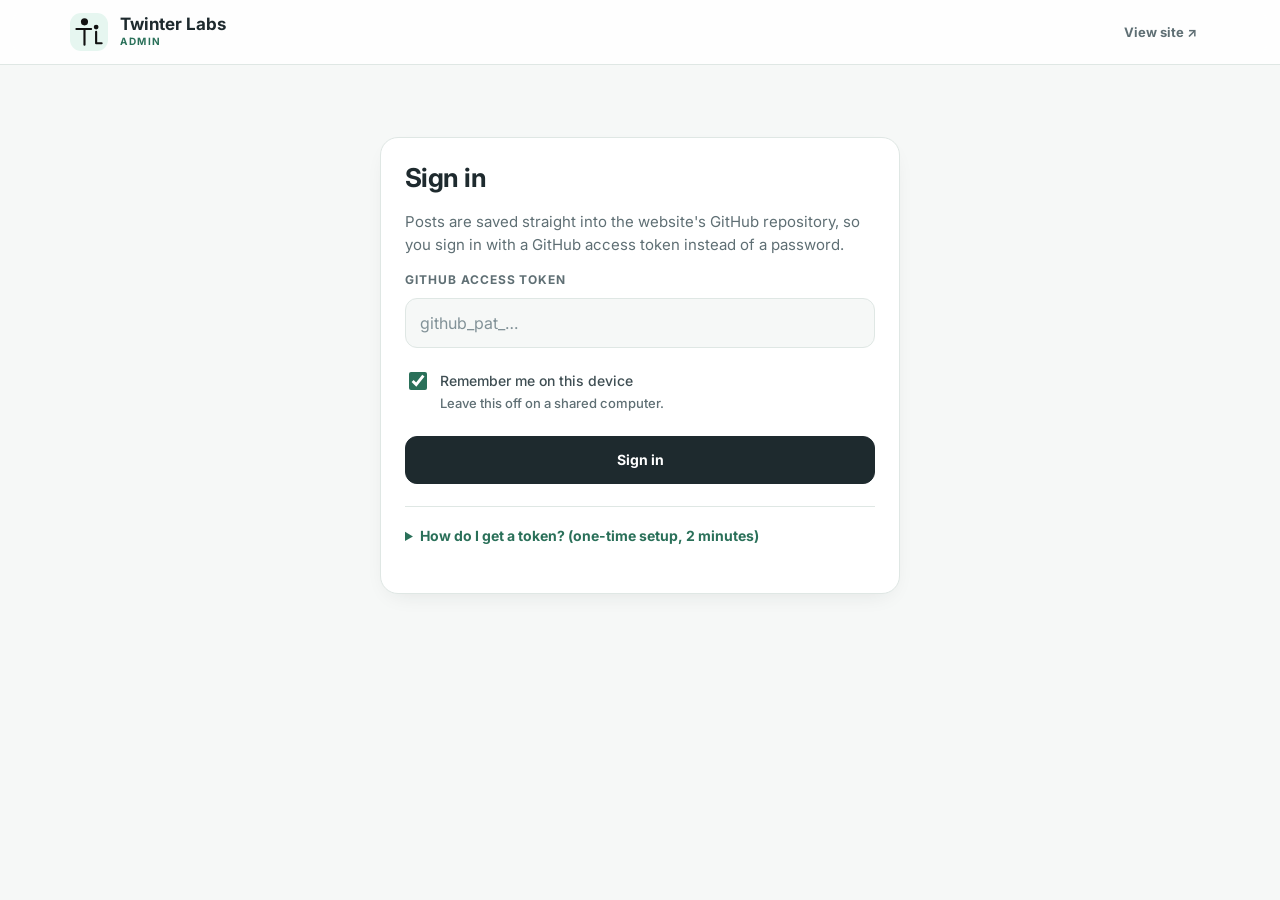
==== commit 48515572: "style: reskin posts.html posts.js quant.html admin.html" ====
--- a/admin.html
+++ b/admin.html
@@ -6,23 +6,23 @@
     <meta name="viewport" content="width=device-width, initial-scale=1.0">
     <meta name="robots" content="noindex, nofollow">
     <title>Twinter Labs Admin</title>
+    <link rel="stylesheet" href="theme.css">
     <style>
-        @import url('https://fonts.googleapis.com/css2?family=JetBrains+Mono:wght@400;500;700&family=Noto+Sans+TC:wght@400;500;700&family=Plus+Jakarta+Sans:wght@400;500;600;700;800&family=Space+Grotesk:wght@500;600;700&display=swap');
 
         :root {
-            --bg: #080B11;
-            --panel: #0D131F;
-            --panel-2: #111A2B;
-            --line: #1E293B;
-            --line-strong: #334155;
-            --text: #E2E8F0;
-            --muted: #94A3B8;
-            --dim: #64748B;
-            --cyan: #06B6D4;
-            --cyan-soft: #67E8F9;
-            --emerald: #34D399;
-            --amber: #FBBF24;
-            --rose: #FB7185;
+            --bg: #F6F8F7;
+            --panel: #FFFFFF;
+            --panel-2: #F6F8F7;
+            --line: #DFE7E4;
+            --line-strong: #C9D5D1;
+            --text: #3F4E53;
+            --muted: #5F6F74;
+            --dim: #829298;
+            --cyan: #2A7059;
+            --cyan-soft: #82D4BB;
+            --emerald: #3C7A54;
+            --amber: #9A6B1F;
+            --rose: #6F5468;
             --radius: 14px;
         }
         * { box-sizing: border-box; }
@@ -31,28 +31,28 @@
             margin: 0;
             background: var(--bg);
             color: var(--text);
-            font-family: 'Plus Jakarta Sans', 'Noto Sans TC', system-ui, -apple-system, 'Segoe UI', sans-serif;
+            font-family: 'Inter', 'Noto Sans TC', system-ui, sans-serif;
             font-size: 15px;
             line-height: 1.55;
             -webkit-font-smoothing: antialiased;
         }
         [hidden] { display: none !important; }
-        h1, h2, h3 { font-family: 'Space Grotesk', 'Noto Sans TC', sans-serif; color: #fff; margin: 0; line-height: 1.25; }
+        h1, h2, h3 { font-family: 'Inter', 'Noto Sans TC', system-ui, sans-serif; color: #1E2A2E; margin: 0; line-height: 1.25; }
         h1 { font-size: 26px; }
         h2 { font-size: 18px; }
-        a { color: var(--cyan-soft); }
-        .mono { font-family: 'JetBrains Mono', 'Noto Sans TC', ui-monospace, monospace; }
+        a { color: var(--cyan); }
+        .mono { font-family: 'Inter', 'Noto Sans TC', system-ui, sans-serif; }
         .muted { color: var(--muted); }
         .small { font-size: 13px; }
 
         /* Top bar */
-        .topbar { position: sticky; top: 0; z-index: 20; background: rgba(8, 11, 17, 0.92); backdrop-filter: blur(10px); border-bottom: 1px solid var(--line); }
+        .topbar { position: sticky; top: 0; z-index: 20; background: rgba(255, 255, 255, .85); backdrop-filter: blur(10px); border-bottom: 1px solid var(--line); }
         .topbar-inner { max-width: 1180px; margin: 0 auto; padding: 0 20px; height: 64px; display: flex; align-items: center; justify-content: space-between; gap: 12px; }
         .brand { display: flex; align-items: center; gap: 12px; text-decoration: none; }
-        .brand-mark { width: 38px; height: 38px; border-radius: 11px; background: linear-gradient(45deg, #0891B2, #10B981); display: flex; align-items: center; justify-content: center; font-family: 'Space Grotesk', sans-serif; font-weight: 800; font-size: 18px; color: #000; }
+        .brand-mark { width: 38px; height: 38px; border-radius: 11px; background: #E6F6F0; display: flex; align-items: center; justify-content: center; font-family: 'Inter', 'Noto Sans TC', system-ui, sans-serif; font-weight: 800; font-size: 18px; color: #1E2A2E; }
         .brand-mark img { width: 100%; height: 100%; display: block; }
-        .brand-name { font-family: 'Space Grotesk', sans-serif; font-weight: 700; font-size: 17px; color: #fff; display: block; line-height: 1.2; }
-        .brand-sub { font-size: 10px; letter-spacing: 0.15em; text-transform: uppercase; color: var(--cyan-soft); font-weight: 700; display: block; }
+        .brand-name { font-family: 'Inter', 'Noto Sans TC', system-ui, sans-serif; font-weight: 700; font-size: 17px; color: #1E2A2E; display: block; line-height: 1.2; }
+        .brand-sub { font-size: 10px; letter-spacing: 0.15em; text-transform: uppercase; color: var(--cyan); font-weight: 700; display: block; }
         .topbar-actions { display: flex; align-items: center; gap: 8px; }
 
         .wrap { max-width: 1180px; margin: 0 auto; padding: 32px 20px 96px; }
@@ -60,33 +60,33 @@
         /* Buttons */
         .btn {
             display: inline-flex; align-items: center; justify-content: center; gap: 8px;
-            min-height: 42px; padding: 0 18px; border-radius: 12px; border: 1px solid var(--line-strong);
+            min-height: 48px; padding: 0 18px; border-radius: 12px; border: 1px solid var(--line-strong);
             background: var(--panel); color: var(--text); font: inherit; font-weight: 700; font-size: 14px;
             cursor: pointer; text-decoration: none; transition: border-color .15s, background .15s, color .15s; white-space: nowrap;
         }
-        .btn:hover { border-color: var(--cyan); color: #fff; }
+        .btn:hover { border-color: var(--cyan); color: #1E2A2E; }
         .btn:focus-visible, input:focus-visible, textarea:focus-visible, .tab:focus-visible, .dropzone:focus-visible { outline: 2px solid var(--cyan); outline-offset: 2px; }
         .btn[disabled] { opacity: .5; cursor: not-allowed; }
-        .btn-primary { background: var(--cyan); border-color: var(--cyan); color: #00161A; }
-        .btn-primary:hover { background: #22D3EE; border-color: #22D3EE; color: #00161A; }
+        .btn-primary { background: #1E2A2E; border-color: #1E2A2E; color: #FFFFFF; }
+        .btn-primary:hover { background: #2A7059; border-color: #2A7059; color: #FFFFFF; }
         .btn-ghost { background: transparent; border-color: transparent; color: var(--muted); }
         .btn-ghost:hover { border-color: var(--line-strong); }
         .btn-danger { color: var(--rose); }
         .btn-danger:hover { border-color: var(--rose); color: var(--rose); }
-        .btn-danger.armed { background: #9F1239; border-color: #E11D48; color: #fff; }
-        .btn-sm { min-height: 34px; padding: 0 12px; font-size: 13px; border-radius: 10px; }
+        .btn-danger.armed { background: #6F5468; border-color: #6F5468; color: #FFFFFF; }
+        .btn-sm { min-height: 44px; padding: 0 12px; font-size: 13px; border-radius: 10px; }
 
         /* Panels and forms */
         .panel { background: var(--panel); border: 1px solid var(--line); border-radius: 18px; padding: 24px; }
         label, .label { display: block; font-size: 12px; font-weight: 700; letter-spacing: 0.08em; text-transform: uppercase; color: var(--muted); margin-bottom: 8px; }
         input[type="text"], input[type="password"], input[type="date"], input[type="url"], textarea {
             width: 100%; background: var(--bg); border: 1px solid var(--line); border-radius: 12px; padding: 12px 14px;
-            color: #fff; font: inherit; font-size: 15px;
+            color: #1E2A2E; font: inherit; font-size: 16px;
         }
         input::placeholder, textarea::placeholder { color: var(--dim); }
         input:focus, textarea:focus { border-color: var(--cyan); outline: none; }
         textarea { min-height: 220px; resize: vertical; line-height: 1.7; border-top-left-radius: 0; border-top-right-radius: 0; }
-        input[type="date"] { color-scheme: dark; }
+        input[type="date"] { color-scheme: light; }
         .field { margin-bottom: 22px; }
         .hint { font-size: 13px; color: var(--dim); margin-top: 8px; }
         .check { display: flex; align-items: flex-start; gap: 10px; font-size: 14px; color: var(--text); text-transform: none; letter-spacing: 0; font-weight: 500; cursor: pointer; margin: 0; }
@@ -94,10 +94,10 @@
 
         /* Notices */
         .notice { border-radius: 12px; padding: 12px 16px; font-size: 14px; border: 1px solid; margin-bottom: 20px; }
-        .notice-ok { background: #022C22; border-color: #047857; color: #A7F3D0; }
-        .notice-ok a { color: #fff; font-weight: 700; }
-        .notice-err { background: #2A0A12; border-color: #9F1239; color: #FECDD3; }
-        .notice-warn { background: #291B03; border-color: #92400E; color: #FDE68A; }
+        .notice-ok { background: #E8F3EC; border-color: #82C09A; color: #3C7A54; }
+        .notice-ok a { color: #1E2A2E; font-weight: 700; }
+        .notice-err { background: #F2ECF0; border-color: #6F5468; color: #6F5468; }
+        .notice-warn { background: #FBF4E6; border-color: #C9D5D1; color: #9A6B1F; }
 
         /* Sign in */
         .signin { max-width: 520px; margin: 40px auto 0; }
@@ -106,19 +106,19 @@
         .steps li { margin-bottom: 6px; }
         .steps b { color: var(--text); }
         details { margin-top: 22px; border-top: 1px solid var(--line); padding-top: 18px; }
-        summary { cursor: pointer; font-weight: 700; color: var(--cyan-soft); font-size: 14px; }
+        summary { cursor: pointer; font-weight: 700; color: var(--cyan); font-size: 14px; }
 
         /* Post list */
         .list-head { display: flex; align-items: center; justify-content: space-between; gap: 16px; margin-bottom: 24px; flex-wrap: wrap; }
         .post-row { display: flex; align-items: center; gap: 16px; padding: 14px; background: var(--panel); border: 1px solid var(--line); border-radius: 16px; margin-bottom: 12px; }
-        .post-thumb { width: 88px; height: 66px; flex: none; border-radius: 10px; background: #000 center/cover no-repeat; border: 1px solid var(--line); display: flex; align-items: center; justify-content: center; color: var(--dim); font-size: 11px; overflow: hidden; }
+        .post-thumb { width: 88px; height: 66px; flex: none; border-radius: 10px; background: #E6F6F0 center/cover no-repeat; border: 1px solid var(--line); display: flex; align-items: center; justify-content: center; color: var(--dim); font-size: 11px; overflow: hidden; }
         .post-thumb img, .post-thumb video { width: 100%; height: 100%; object-fit: cover; display: block; }
         .post-info { flex: 1; min-width: 0; }
-        .post-title { font-family: 'Space Grotesk', 'Noto Sans TC', sans-serif; font-weight: 700; color: #fff; font-size: 16px; white-space: nowrap; overflow: hidden; text-overflow: ellipsis; }
+        .post-title { font-family: 'Inter', 'Noto Sans TC', system-ui, sans-serif; font-weight: 700; color: #1E2A2E; font-size: 16px; white-space: nowrap; overflow: hidden; text-overflow: ellipsis; }
         .post-meta { font-size: 12px; color: var(--muted); display: flex; gap: 10px; align-items: center; flex-wrap: wrap; margin-top: 4px; }
         .badge { display: inline-block; padding: 2px 8px; border-radius: 999px; font-size: 11px; font-weight: 700; border: 1px solid; }
-        .badge-live { color: var(--emerald); border-color: #065F46; background: #022C22; }
-        .badge-hidden { color: var(--amber); border-color: #92400E; background: #291B03; }
+        .badge-live { color: var(--emerald); border-color: #82C09A; background: #E8F3EC; }
+        .badge-hidden { color: var(--amber); border-color: #C9D5D1; background: #FBF4E6; }
         .post-actions { display: flex; gap: 6px; flex: none; }
         .empty { text-align: center; padding: 64px 20px; border: 1px dashed var(--line-strong); border-radius: 18px; color: var(--muted); }
         .empty h2 { margin-bottom: 8px; }
@@ -128,25 +128,25 @@
         .editor-grid { display: grid; grid-template-columns: minmax(0, 1.25fr) minmax(0, 1fr); gap: 24px; align-items: start; }
         .tabs { display: inline-flex; background: var(--bg); border: 1px solid var(--line); border-radius: 12px; padding: 4px; margin-bottom: 20px; }
         .tab { border: 0; background: transparent; color: var(--muted); font: inherit; font-weight: 700; font-size: 13px; padding: 8px 16px; border-radius: 9px; cursor: pointer; }
-        .tab.active { background: var(--cyan); color: #00161A; }
+        .tab.active { background: var(--cyan); color: #FFFFFF; }
         .tab .dot { display: inline-block; width: 6px; height: 6px; border-radius: 50%; background: var(--emerald); margin-left: 6px; vertical-align: middle; }
-        .tab.active .dot { background: #00161A; }
+        .tab.active .dot { background: #1E2A2E; }
         .toolbar { display: flex; gap: 4px; padding: 6px; background: var(--panel-2); border: 1px solid var(--line); border-bottom: 0; border-radius: 12px 12px 0 0; flex-wrap: wrap; }
         .tool { border: 0; background: transparent; color: var(--text); font: inherit; font-size: 13px; font-weight: 700; padding: 6px 12px; border-radius: 8px; cursor: pointer; }
         .tool:hover { background: var(--line); }
 
         .dropzone { border: 2px dashed var(--line-strong); border-radius: 16px; padding: 28px 20px; text-align: center; cursor: pointer; transition: border-color .15s, background .15s; background: var(--bg); }
-        .dropzone:hover, .dropzone.over { border-color: var(--cyan); background: #06202A; }
-        .dropzone strong { display: block; color: #fff; font-size: 16px; margin-bottom: 4px; }
+        .dropzone:hover, .dropzone.over { border-color: var(--cyan); background: #E6F6F0; }
+        .dropzone strong { display: block; color: #1E2A2E; font-size: 16px; margin-bottom: 4px; }
         .media-grid { display: grid; grid-template-columns: repeat(auto-fill, minmax(150px, 1fr)); gap: 12px; margin-top: 14px; }
-        .media-item { position: relative; border: 1px solid var(--line); border-radius: 12px; overflow: hidden; background: #000; }
+        .media-item { position: relative; border: 1px solid var(--line); border-radius: 12px; overflow: hidden; background: #E6F6F0; }
         .media-item .frame { aspect-ratio: 4 / 3; display: flex; align-items: center; justify-content: center; overflow: hidden; }
         .media-item img, .media-item video { width: 100%; height: 100%; object-fit: cover; display: block; }
-        .media-item .tag { position: absolute; top: 6px; left: 6px; padding: 2px 7px; border-radius: 6px; background: rgba(0, 0, 0, .75); color: #fff; font-size: 10px; font-weight: 700; letter-spacing: .05em; }
-        .media-item .tag.cover { background: var(--cyan); color: #00161A; left: auto; right: 6px; }
+        .media-item .tag { position: absolute; top: 6px; left: 6px; padding: 2px 7px; border-radius: 6px; background: rgba(255, 255, 255, .9); color: #1E2A2E; font-size: 10px; font-weight: 700; letter-spacing: .05em; }
+        .media-item .tag.cover { background: var(--cyan); color: #FFFFFF; left: auto; right: 6px; }
         .media-bar { display: flex; align-items: center; justify-content: space-between; gap: 4px; padding: 6px; background: var(--panel-2); font-size: 11px; color: var(--muted); }
         .media-bar .size { padding-left: 4px; white-space: nowrap; overflow: hidden; text-overflow: ellipsis; }
-        .icon-btn { width: 30px; height: 30px; border-radius: 8px; border: 1px solid var(--line); background: var(--panel); color: var(--text); cursor: pointer; font-size: 14px; line-height: 1; flex: none; }
+        .icon-btn { width: 44px; height: 44px; border-radius: 8px; border: 1px solid var(--line); background: var(--panel); color: var(--text); cursor: pointer; font-size: 14px; line-height: 1; flex: none; }
         .icon-btn:hover { border-color: var(--cyan); }
         .icon-btn.remove:hover { border-color: var(--rose); color: var(--rose); }
         .icon-btn[disabled] { opacity: .3; cursor: default; }
@@ -157,23 +157,23 @@
         /* Preview */
         .preview { position: sticky; top: 88px; }
         .preview-card { background: var(--bg); border: 1px solid var(--line); border-radius: 16px; padding: 22px; }
-        .preview-date { font-size: 12px; color: var(--cyan-soft); letter-spacing: .08em; }
+        .preview-date { font-size: 12px; color: var(--cyan); letter-spacing: .08em; }
         .preview-title { font-size: 24px; margin: 8px 0 16px; overflow-wrap: anywhere; }
         .preview-media { display: grid; grid-template-columns: repeat(3, 1fr); gap: 8px; margin-bottom: 18px; }
-        .preview-media > * { border-radius: 10px; overflow: hidden; background: #000; aspect-ratio: 1; position: relative; }
+        .preview-media > * { border-radius: 10px; overflow: hidden; background: #E6F6F0; aspect-ratio: 1; position: relative; }
         .preview-media > *:first-child { grid-column: 1 / -1; aspect-ratio: 16 / 10; }
         .preview-media img, .preview-media video { width: 100%; height: 100%; object-fit: cover; display: block; }
-        .post-body { color: #CBD5E1; font-size: 15px; line-height: 1.85; overflow-wrap: anywhere; }
+        .post-body { color: #3F4E53; font-size: 15px; line-height: 1.85; overflow-wrap: anywhere; }
         .post-body p { margin: 0 0 1em; }
         .post-body h3 { font-size: 18px; margin: 1.4em 0 .6em; }
         .post-body ul, .post-body ol { margin: 0 0 1em; padding-left: 1.4em; }
         .post-body li { margin-bottom: .3em; }
-        .post-body strong { color: #fff; }
-        .post-body a { color: var(--cyan-soft); }
+        .post-body strong { color: #1E2A2E; }
+        .post-body a { color: var(--cyan); }
         .preview-empty { color: var(--dim); font-size: 14px; }
 
         /* Publish bar */
-        .publish-bar { position: fixed; left: 0; right: 0; bottom: 0; z-index: 30; background: rgba(13, 19, 31, .96); backdrop-filter: blur(10px); border-top: 1px solid var(--line); }
+        .publish-bar { position: fixed; left: 0; right: 0; bottom: 0; z-index: 30; background: rgba(255, 255, 255, .96); backdrop-filter: blur(10px); border-top: 1px solid var(--line); }
         .publish-inner { max-width: 1180px; margin: 0 auto; padding: 12px 20px; display: flex; align-items: center; gap: 16px; }
         .publish-status { flex: 1; min-width: 0; font-size: 13px; color: var(--muted); }
         .progress { height: 6px; background: var(--line); border-radius: 999px; overflow: hidden; margin-top: 6px; }
@@ -183,8 +183,8 @@
         .tabsbar { border-bottom: 1px solid var(--line); }
         .tabsbar-inner { max-width: 1180px; margin: 0 auto; padding: 0 20px; display: flex; gap: 4px; overflow-x: auto; }
         .navtab { border: 0; border-bottom: 2px solid transparent; background: transparent; color: var(--muted); font: inherit; font-weight: 700; font-size: 14px; padding: 14px 16px; cursor: pointer; white-space: nowrap; }
-        .navtab:hover { color: #fff; }
-        .navtab.active { color: #fff; border-bottom-color: var(--cyan); }
+        .navtab:hover { color: #1E2A2E; }
+        .navtab.active { color: #1E2A2E; border-bottom-color: var(--cyan); }
         .navtab .dot { display: inline-block; width: 7px; height: 7px; border-radius: 50%; background: var(--amber); margin-left: 7px; vertical-align: middle; }
 
         /* Home page editor */
@@ -197,18 +197,18 @@
         .image-card .pic { width: 104px; height: 104px; flex: none; border-radius: 12px; overflow: hidden; background: #E2E8F0; border: 1px solid var(--line); }
         .image-card .pic img { width: 100%; height: 100%; object-fit: cover; display: block; }
         .image-card .info { flex: 1; min-width: 0; display: flex; flex-direction: column; gap: 8px; align-items: flex-start; }
-        .image-card .name { font-weight: 700; color: #fff; overflow-wrap: anywhere; }
+        .image-card .name { font-weight: 700; color: #1E2A2E; overflow-wrap: anywhere; }
         .image-card select { background: var(--panel); color: var(--text); border: 1px solid var(--line); border-radius: 8px; padding: 6px 8px; font: inherit; font-size: 13px; }
         .link-row { display: grid; grid-template-columns: 200px 1fr auto; gap: 12px; align-items: center; margin-bottom: 12px; }
-        .link-row .name { font-weight: 700; color: #fff; }
+        .link-row .name { font-weight: 700; color: #1E2A2E; }
         .link-row .uses { display: block; font-size: 12px; color: var(--dim); font-weight: 400; }
         .link-row.invalid input { border-color: var(--rose); }
-        .link-btn { border: 0; background: transparent; color: var(--cyan-soft); font: inherit; font-size: 12px; font-weight: 700; cursor: pointer; padding: 4px 6px; text-decoration: underline; }
+        .link-btn { border: 0; background: transparent; color: var(--cyan); font: inherit; font-size: 12px; font-weight: 700; cursor: pointer; padding: 4px 6px; text-decoration: underline; }
         .text-group { border: 1px solid var(--line); border-radius: 14px; margin-bottom: 10px; padding: 0; background: var(--bg); }
         .text-group[open] { padding-bottom: 6px; }
-        .text-group > summary { padding: 14px 16px; margin: 0; border: 0; color: #fff; font-size: 15px; list-style-position: inside; }
+        .text-group > summary { padding: 14px 16px; margin: 0; border: 0; color: #1E2A2E; font-size: 15px; list-style-position: inside; }
         .text-group > summary .count { color: var(--dim); font-weight: 400; font-size: 12px; margin-left: 8px; }
-        .text-group > summary .edited { color: var(--cyan-soft); font-size: 12px; margin-left: 8px; }
+        .text-group > summary .edited { color: var(--cyan); font-size: 12px; margin-left: 8px; }
         .text-row { padding: 12px 16px; border-top: 1px solid var(--line); }
         .text-key { display: flex; align-items: center; justify-content: space-between; gap: 8px; font-size: 11px; color: var(--dim); margin-bottom: 8px; min-height: 22px; }
         .text-pair { display: grid; grid-template-columns: 1fr 1fr; gap: 12px; }
@@ -217,7 +217,7 @@
 
         /* Home page app video */
         .app-video-row { display: flex; gap: 24px; align-items: flex-start; margin-top: 18px; }
-        .phone-frame { width: 170px; flex: none; aspect-ratio: 9 / 19; border-radius: 24px; border: 4px solid var(--line-strong); background: #000; overflow: hidden; }
+        .phone-frame { width: 170px; flex: none; aspect-ratio: 9 / 19; border-radius: 24px; border: 4px solid var(--line-strong); background: #E6F6F0; overflow: hidden; }
         .phone-frame video { width: 100%; height: 100%; object-fit: cover; display: block; }
         .app-video-side { flex: 1; min-width: 0; }
         .app-video-actions { display: flex; flex-wrap: wrap; gap: 8px; margin: 14px 0; }
@@ -240,6 +240,19 @@
             .tabsbar-inner { padding: 0 8px; }
             .app-video-row { flex-direction: column; align-items: center; }
             .app-video-side { width: 100%; }
+        }
+
+        .panel { box-shadow: 0 8px 24px -12px rgba(30,42,46,.14); min-width: 0; }
+        .hint, .preview-empty, .link-row .uses, .text-key { color: var(--muted); }
+        .tab, .tool, .link-btn, summary { min-height: 44px; }
+        @media (max-width: 640px) {
+            .topbar-inner { height: auto; min-height: 64px; flex-wrap: wrap; padding: 12px 20px; }
+            .topbar-actions { max-width: 100%; overflow-x: auto; }
+            .image-grid, .media-grid { grid-template-columns: minmax(0, 1fr); }
+            .publish-inner { flex-wrap: wrap; gap: 8px; }
+            .publish-status { flex-basis: 100%; }
+            .wrap { padding-bottom: 180px; }
+            .btn { max-width: 100%; white-space: normal; }
         }
     </style>
 </head>
@@ -391,10 +404,84 @@
         <!-- Customer requests -->
         <section id="viewRequests" hidden>
             <div class="list-head"><h1>Customer requests</h1></div>
-            <div class="panel">
-                <p class="muted small" style="margin:6px 0 16px">Orders sent through the “Order Now” form on the home page are stored in Formspree, not on this page. Open the inbox to read them, and sign in with the Formspree account that owns the form.</p>
-                <a class="btn" id="requestsLink" href="https://formspree.io/forms" target="_blank" rel="noopener">Open requests inbox ↗</a>
-                <p class="hint">On Formspree's free plan, requests are kept for 30 days.</p>
+            <div id="ordersNotice" class="notice notice-ok" hidden></div>
+            <div id="ordersError" class="notice notice-err" hidden></div>
+            <div class="panel home-panel">
+                <h2>Where orders go</h2>
+                <p class="lead" id="ordersState">Checking…</p>
+                <div class="app-video-actions">
+                    <a class="btn" id="sheetLink" href="#" target="_blank" rel="noopener" hidden>Open the orders sheet ↗</a>
+                    <a class="btn" id="requestsLink" href="https://formspree.io/forms" target="_blank" rel="noopener">Open Formspree inbox ↗</a>
+                </div>
+            </div>
+
+            <div class="panel home-panel">
+                <h2>Send orders to our Gmail</h2>
+                <p class="lead">One-time setup in the Google account that should receive the orders. After it, every order from the home page form is emailed to you and saved as a row in a Google Sheet.</p>
+                <ol class="steps" style="margin-bottom:18px">
+                    <li>Signed in to that Google account, create a new Google Sheet (type <b>sheets.new</b> in the address bar) and name it, for example, <b>Twinter Labs orders</b>.</li>
+                    <li>In the sheet menu choose <b>Extensions → Apps Script</b>. Delete the code that is there, then paste the script below.</li>
+                    <li>Check the email address on the line starting with <span class="mono">NOTIFY_EMAIL</span>, then press the save icon.</li>
+                    <li>Press <b>Deploy → New deployment</b>, choose type <b>Web app</b>, set <b>Execute as: Me</b> and <b>Who has access: Anyone</b>, and press <b>Deploy</b>.</li>
+                    <li>Google asks for permission the first time: press <b>Authorize access</b>, pick the account, then <b>Advanced → Go to … (unsafe) → Allow</b>. This warning appears because the script is your own and not reviewed by Google.</li>
+                    <li>Copy the <b>Web app URL</b> (it ends in <span class="mono">/exec</span>) and paste it in the first box below. Copy the sheet's address from the browser into the second box, then press Save.</li>
+                </ol>
+                <div class="field">
+                    <div style="display:flex;justify-content:space-between;align-items:center;gap:12px;margin-bottom:8px">
+                        <span class="label" style="margin:0">Script to paste</span>
+                        <button type="button" class="btn btn-sm" id="copyScriptBtn">Copy script</button>
+                    </div>
+                    <textarea id="scriptCode" readonly spellcheck="false" style="border-radius:12px;min-height:200px;font-family:'JetBrains Mono',ui-monospace,monospace;font-size:12px;line-height:1.5">// Twinter Labs order form -&gt; Gmail + Google Sheet
+// Paste this into Extensions &gt; Apps Script of a Google Sheet, then deploy it as a Web app.
+const NOTIFY_EMAIL = &#x27;Twinterlabs@gmail.com&#x27;;   // where each order is emailed
+const SHEET_NAME = &#x27;Orders&#x27;;
+const FIELDS = [&#x27;name&#x27;, &#x27;phone&#x27;, &#x27;email&#x27;, &#x27;category&#x27;, &#x27;mode&#x27;, &#x27;promo_code&#x27;, &#x27;discount_applied&#x27;, &#x27;preferred_date&#x27;, &#x27;meeting_format&#x27;, &#x27;details&#x27;];
+
+function doPost(e) {
+  const p = (e &amp;&amp; e.parameter) || {};
+  if (p.website) return ContentService.createTextOutput(&#x27;ok&#x27;);   // hidden field filled in = spam bot
+
+  // 1. Save the order as a new row
+  const lock = LockService.getScriptLock();
+  lock.waitLock(20000);
+  try {
+    const book = SpreadsheetApp.getActiveSpreadsheet();
+    const sheet = book.getSheetByName(SHEET_NAME) || book.insertSheet(SHEET_NAME);
+    if (sheet.getLastRow() === 0) sheet.appendRow([&#x27;Time&#x27;].concat(FIELDS));
+    sheet.appendRow([new Date()].concat(FIELDS.map(function (f) { return plain(p[f]); })));
+  } finally {
+    lock.releaseLock();
+  }
+
+  // 2. Email it to the team; pressing Reply answers the customer
+  const lines = FIELDS.map(function (f) { return f + &#x27;: &#x27; + (p[f] || &#x27;-&#x27;); });
+  const options = {};
+  if (/^[^\s@]+@[^\s@]+\.[^\s@]+$/.test(p.email || &#x27;&#x27;)) options.replyTo = p.email;
+  MailApp.sendEmail(NOTIFY_EMAIL, p._subject || &#x27;[Twinter Labs] New order&#x27;, lines.join(&#x27;\n&#x27;), options);
+
+  return ContentService.createTextOutput(&#x27;ok&#x27;);
+}
+
+// Stops a value such as &quot;=1+1&quot; from being run as a formula in the sheet
+function plain(value) {
+  const text = String(value || &#x27;&#x27;).slice(0, 5000);
+  return /^[=+\-@]/.test(text) ? &quot;&#x27;&quot; + text : text;
+}
+</textarea>
+                </div>
+                <div class="field">
+                    <label for="endpointInput">Web app URL</label>
+                    <input type="text" id="endpointInput" placeholder="https://script.google.com/macros/s/…/exec" spellcheck="false" autocomplete="off">
+                </div>
+                <div class="field">
+                    <label for="sheetInput">Google Sheet address (optional, for the button above)</label>
+                    <input type="text" id="sheetInput" placeholder="https://docs.google.com/spreadsheets/d/…" spellcheck="false" autocomplete="off">
+                </div>
+                <div class="app-video-actions" style="margin-bottom:0">
+                    <button type="button" class="btn btn-primary" id="ordersSaveBtn">Save</button>
+                    <button type="button" class="btn btn-danger" id="ordersResetBtn" hidden>Go back to Formspree</button>
+                </div>
+                <p class="hint">After saving, send one test order from the home page and check that the email and the new row arrive. Until a Web app URL is saved, orders keep going to Formspree.</p>
             </div>
         </section>
 
@@ -797,6 +884,7 @@
                 var view = tab.getAttribute('data-view');
                 if (view === 'viewList') loadList();
                 else if (view === 'viewHome') openHome();
+                else if (view === 'viewRequests') openRequests();
                 else show(view);
             });
         });
@@ -1059,7 +1147,11 @@
             var host = (/^https?:\/\/([^\/?#]+)/i.exec(href) || [])[1] || href;
             var known = [[/line\.me$/i, 'LINE'], [/instagram\.com$/i, 'Instagram'], [/facebook\.com$/i, 'Facebook'], [/github\.com$/i, 'GitHub'],
                 [/linkedin\.com$/i, 'LinkedIn'], [/(youtube\.com|youtu\.be)$/i, 'YouTube'], [/(twitter\.com|x\.com)$/i, 'X / Twitter'], [/tiktok\.com$/i, 'TikTok'], [/threads\.(net|com)$/i, 'Threads']];
-            for (var i = 0; i < known.length; i++) if (known[i][0].test(host)) return known[i][1];
+            // e.g. "GitHub · FichieX", so two people's profiles on the same network can be told apart
+            var parts = href.replace(/^https?:\/\/[^\/?#]+\/?/i, '').split(/[?#]/)[0].split('/').filter(Boolean);
+            var handle = parts[0] === 'in' || parts[0] === 'company' || parts[0] === 'ti' ? '' : parts[0];
+            if (/linkedin\.com$/i.test(host) && parts[1]) handle = parts[1].replace(/-[0-9a-f]{6,}$/i, '');
+            for (var i = 0; i < known.length; i++) if (known[i][0].test(host)) return known[i][1] + (handle ? ' · ' + handle : '');
             return 'Website: ' + host.replace(/^www\./i, '');
         }
 
@@ -1475,6 +1567,104 @@
                 setNotice('homeError', T.esc(explain(err)));
                 window.scrollTo(0, 0);
             });
+        });
+
+        /* ---------- Customer requests: where the order form sends ---------- */
+        function endpointOk(url) {
+            return /^https:\/\/script\.google\.com\/macros\/s\/[\w-]+\/exec$/.test(url);
+        }
+        function sheetOk(url) {
+            return /^https:\/\/docs\.google\.com\/spreadsheets\/\S+$/.test(url);
+        }
+        function renderOrders() {
+            var orders = (site && site.orders) || {};
+            var live = endpointOk(orders.endpoint || '');
+            $('ordersState').textContent = live
+                ? 'Orders from the home page form are emailed to you by your Google script and saved in your Google Sheet.'
+                : 'Orders from the home page form currently go to Formspree.';
+            $('endpointInput').value = orders.endpoint || '';
+            $('sheetInput').value = orders.sheet || '';
+            $('sheetLink').hidden = !(live && sheetOk(orders.sheet || ''));
+            if (!$('sheetLink').hidden) $('sheetLink').href = orders.sheet;
+            $('requestsLink').textContent = live ? 'Older orders in Formspree ↗' : 'Open Formspree inbox ↗';
+            $('ordersResetBtn').hidden = !live;
+            $('ordersResetBtn').classList.remove('armed');
+            $('ordersResetBtn').textContent = 'Go back to Formspree';
+        }
+        function openRequests() {
+            show('viewRequests');
+            setNotice('ordersError', '');
+            return readSite(REPO.branch).then(function (data) {
+                site = data;
+                renderOrders();
+            }).catch(function (err) {
+                if (sessionExpired(err)) return;
+                setNotice('ordersError', T.esc(explain(err)));
+            });
+        }
+        function saveOrders(next, message, notice) {
+            busy = true;
+            $('ordersSaveBtn').disabled = $('ordersResetBtn').disabled = true;
+            setNotice('ordersNotice', '');
+            setNotice('ordersError', '');
+            return commitChange({
+                target: 'site',
+                message: message,
+                mutate: function (data) {
+                    if (next) data.orders = next; else delete data.orders;
+                    return data;
+                }
+            }).then(function (saved) {
+                site = saved;
+                setNotice('ordersNotice', notice);
+            }).catch(function (err) {
+                setNotice('ordersError', T.esc(explain(err)));
+            }).then(function () {
+                busy = false;
+                $('ordersSaveBtn').disabled = $('ordersResetBtn').disabled = false;
+                renderOrders();
+                window.scrollTo(0, 0);
+            });
+        }
+        $('ordersSaveBtn').addEventListener('click', function () {
+            if (busy) return;
+            var endpoint = $('endpointInput').value.trim();
+            var sheet = $('sheetInput').value.trim();
+            setNotice('ordersNotice', '');
+            if (!endpointOk(endpoint)) {
+                setNotice('ordersError', 'That is not a Web app URL. It should start with https://script.google.com/macros/s/ and end with /exec.');
+                window.scrollTo(0, 0);
+                return;
+            }
+            if (sheet && !sheetOk(sheet)) {
+                setNotice('ordersError', 'The sheet address should start with https://docs.google.com/spreadsheets/.');
+                window.scrollTo(0, 0);
+                return;
+            }
+            var next = { endpoint: endpoint };
+            if (sheet) next.sheet = sheet;
+            saveOrders(next, 'Send order form to Google script', 'Saved. In about a minute, new orders will go to your Gmail and sheet. Send a test order from the home page to check.');
+        });
+        $('ordersResetBtn').addEventListener('click', function () {
+            var button = this;
+            if (busy) return;
+            if (!button.classList.contains('armed')) {
+                button.classList.add('armed');
+                button.textContent = 'Really switch back?';
+                return;
+            }
+            saveOrders(null, 'Send order form back to Formspree', 'Orders go to Formspree again (after about a minute).');
+        });
+        $('copyScriptBtn').addEventListener('click', function () {
+            var area = $('scriptCode');
+            var button = this;
+            var done = function () { button.textContent = 'Copied'; setTimeout(function () { button.textContent = 'Copy script'; }, 2000); };
+            if (navigator.clipboard && navigator.clipboard.writeText) {
+                navigator.clipboard.writeText(area.value).then(done, function () { area.select(); });
+            } else {
+                area.select();
+                try { document.execCommand('copy'); done(); } catch (e) { /* user can copy manually */ }
+            }
         });
 
         /* ---------- Editor ---------- */
--- a/theme.css
+++ b/theme.css
@@ -0,0 +1,26 @@
+/* Twinter Labs shared theme — light, calm, trustworthy. Do not edit per page. */
+@import url('https://fonts.googleapis.com/css2?family=Inter:wght@400;500;600;700;800&family=Noto+Sans+TC:wght@400;500;700&display=swap');
+
+:root {
+  --paper:#F6F8F7; --card:#FFFFFF; --ink:#1E2A2E; --ink2:#3F4E53; --muted:#5F6F74; --line:#DFE7E4;
+  --mint:#82D4BB; --mint-soft:#E6F6F0; --mint-deep:#2A7059;
+  --sage:#82C09A; --sea:#82AC9F; --fog:#829298;
+  --mauve:#94778B; --mauve-soft:#F2ECF0; --mauve-deep:#6F5468;
+}
+
+html { scroll-behavior: smooth; -webkit-text-size-adjust: 100%; }
+body {
+  font-family: 'Inter', 'Noto Sans TC', system-ui, sans-serif;
+  background: var(--paper); color: var(--ink2);
+  -webkit-font-smoothing: antialiased; text-rendering: optimizeLegibility;
+  overflow-x: hidden; -webkit-tap-highlight-color: transparent;
+}
+.font-display, .font-mono { font-family: 'Inter', 'Noto Sans TC', system-ui, sans-serif; }
+.font-display { letter-spacing: -0.02em; }
+h1, h2, h3 { color: var(--ink); letter-spacing: -0.02em; }
+::selection { background: var(--mint); color: var(--ink); }
+:focus-visible { outline: 2px solid var(--mint-deep); outline-offset: 2px; border-radius: 8px; }
+input, select, textarea { font-size: 16px; } /* stops iOS zoom on focus */
+img, video { max-width: 100%; }
+.tl-safe-bottom { padding-bottom: max(1rem, env(safe-area-inset-bottom)); }
+@media (prefers-reduced-motion: reduce) { * { animation: none !important; transition: none !important; scroll-behavior: auto !important; } }
